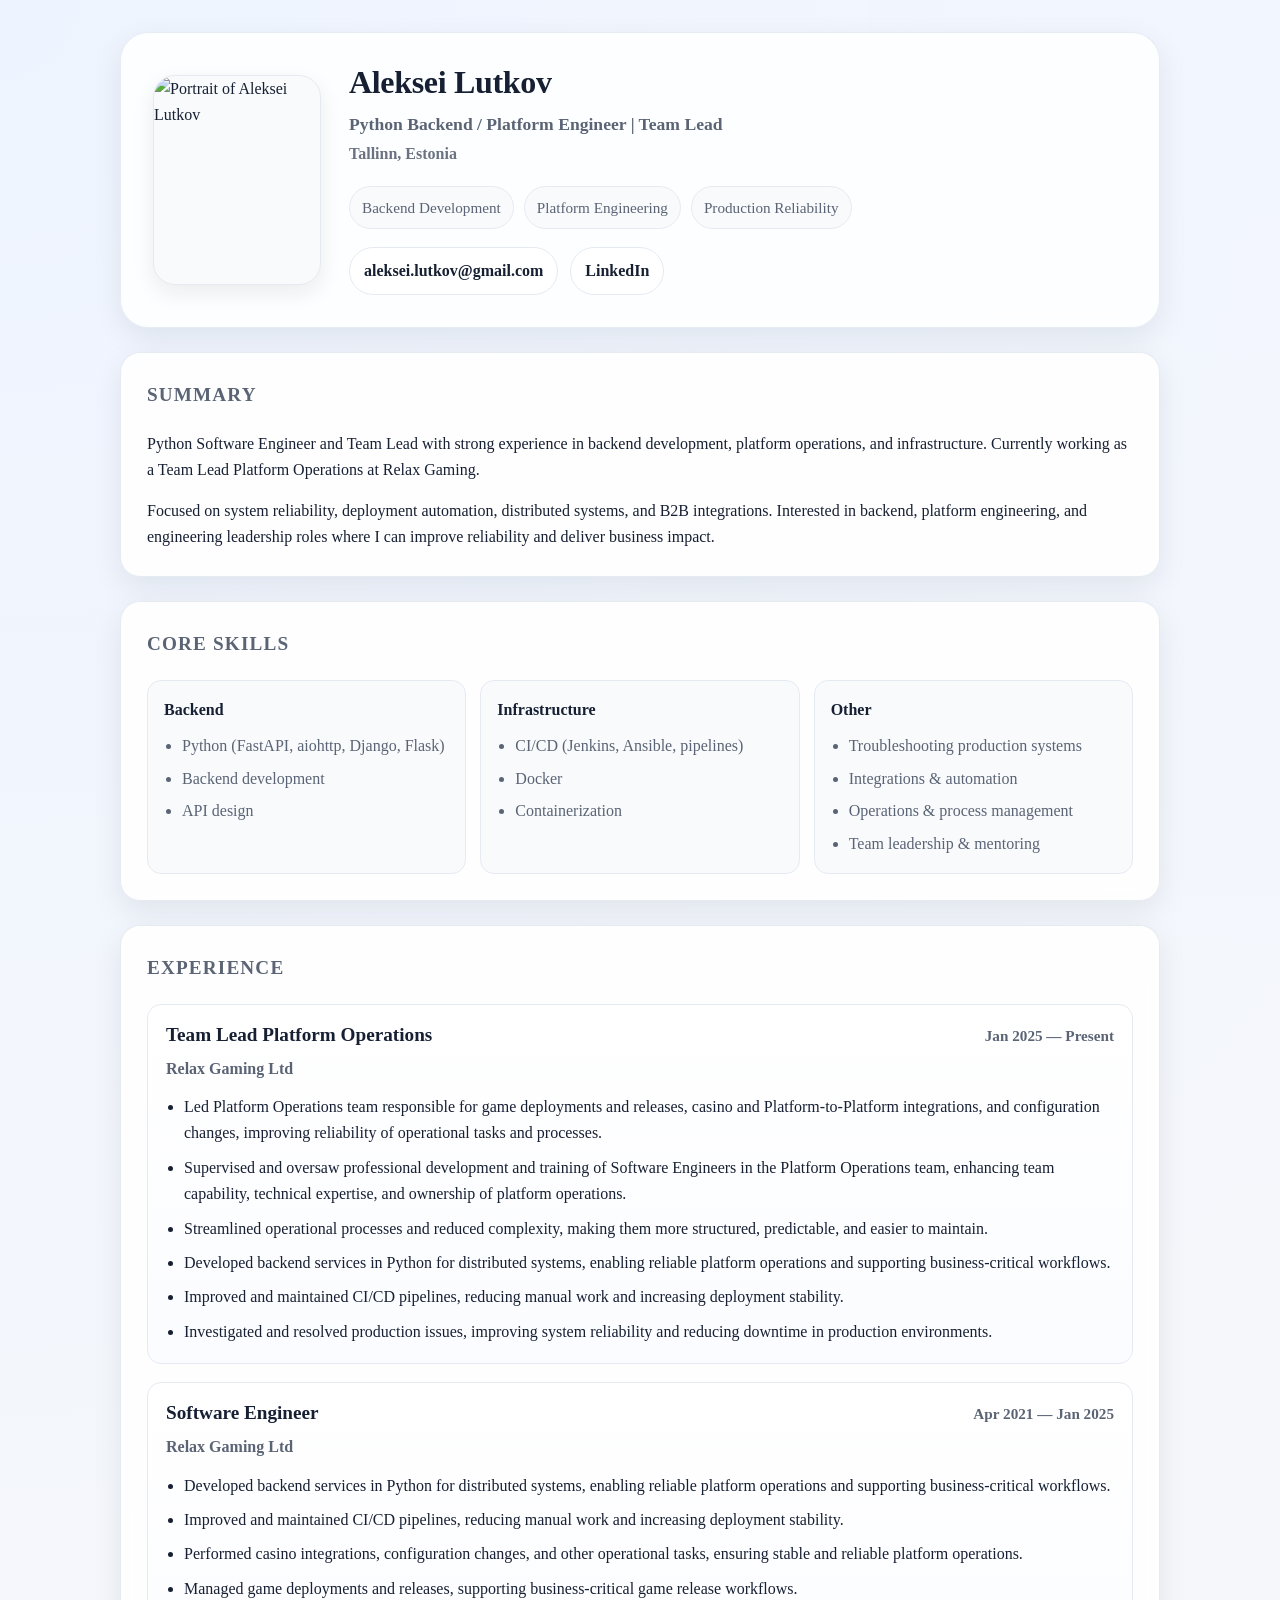
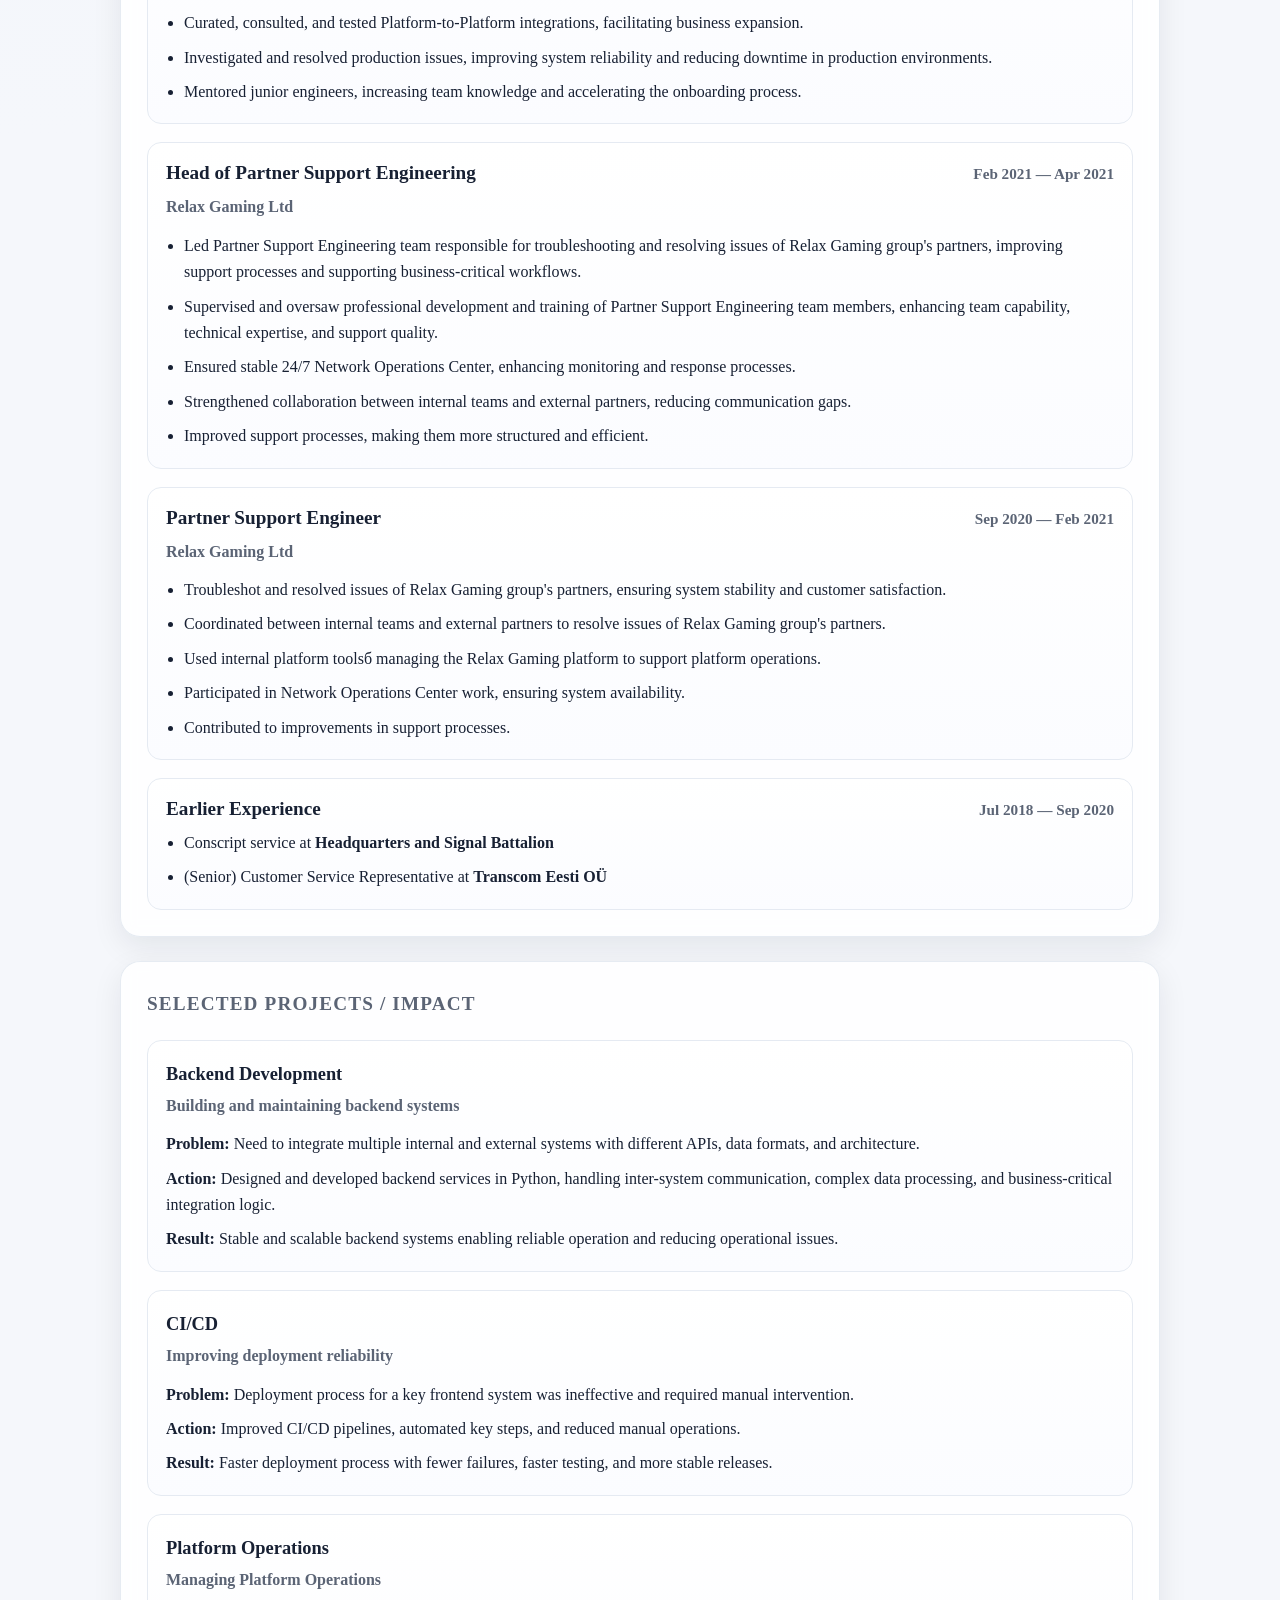
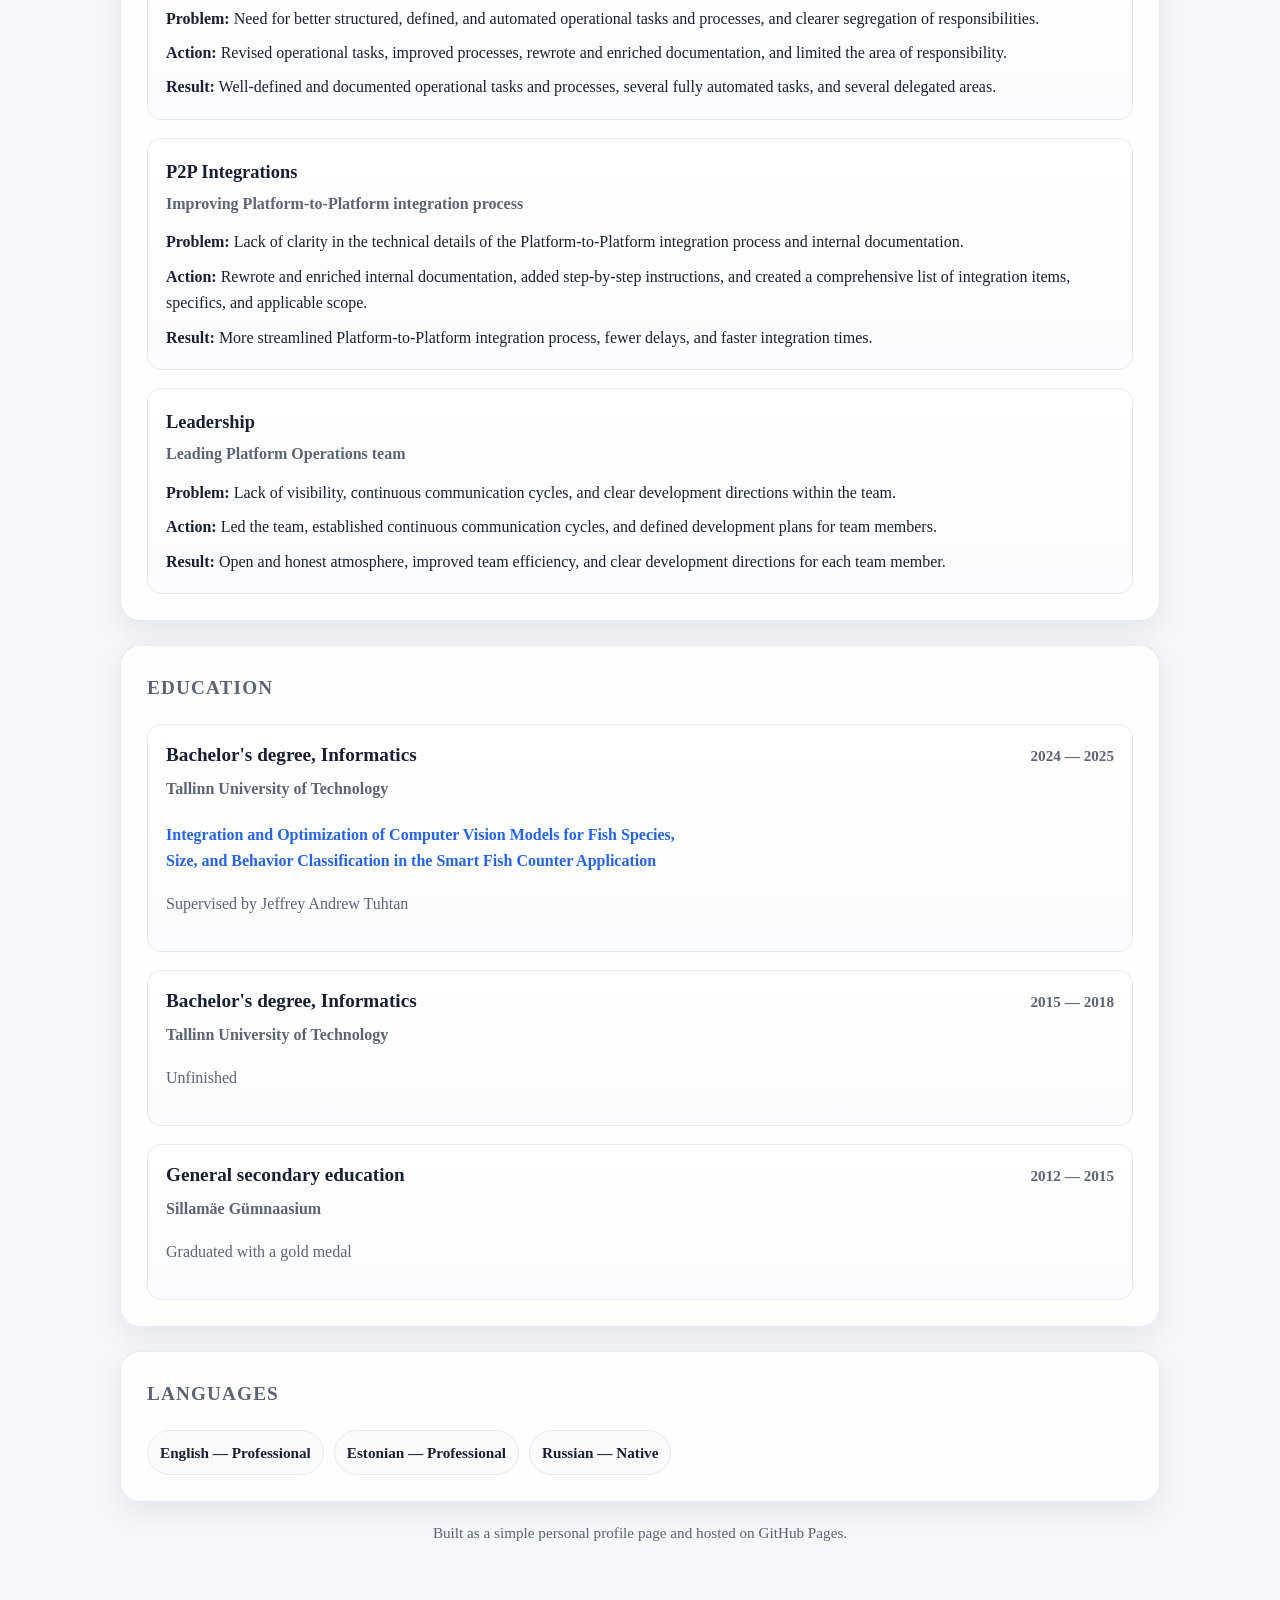
==== index.html @ d9d2590d "Services page" ====
<!DOCTYPE html>
<html lang="en">
<head>
  <meta charset="utf-8" />
  <meta name="viewport" content="width=device-width, initial-scale=1" />
  <title>Aleksei Lutkov | Python Backend / Platform Engineer</title>
  <meta
    name="description"
    content="Aleksei Lutkov | Python Backend / Platform Engineer and Team Lead based in Tallinn, Estonia"
  />
  <link rel="stylesheet" href="styles.css" />
</head>
<body>
  <main class="page">
    <header class="hero">
      <div class="hero-photo">
        <img src="portrait.jpg" alt="Portrait of Aleksei Lutkov" />
      </div>

      <div class="hero-content">
        <h1>Aleksei Lutkov</h1>
        <p class="hero-subtitle">Python Backend / Platform Engineer | Team Lead</p>
        <p class="hero-subtitle">Tallinn, Estonia</p>

        <ul class="hero-meta">
          <li>Backend Development</li>
          <li>Platform Engineering</li>
          <li>Production Reliability</li>
        </ul>

        <div class="hero-links">
          <a class="hero-link" href="mailto:aleksei.lutkov@gmail.com">aleksei.lutkov@gmail.com</a>
          <a
            class="hero-link"
            href="https://www.linkedin.com/in/allut/"
            target="_blank"
            rel="noopener noreferrer"
          >
            LinkedIn
          </a>
        </div>
      </div>
    </header>

    <div class="stack">
      <section class="card summary">
        <h2 class="section-title">Summary</h2>
        <p>
          Python Software Engineer and Team Lead with strong experience in backend development, platform operations, and infrastructure. Currently working as a Team Lead Platform Operations at Relax Gaming.
        </p>
        <p>
          Focused on system reliability, deployment automation, distributed systems, and B2B integrations. Interested in backend, platform engineering, and engineering leadership roles where I can improve reliability and deliver business impact.
        </p>
      </section>

      <section class="card">
        <h2 class="section-title">Core Skills</h2>

        <div class="skills-grid skills-grid--wide">
          <div class="skill-group">
            <h3>Backend</h3>
            <ul>
              <li>Python (FastAPI, aiohttp, Django, Flask)</li>
              <li>Backend development</li>
              <li>API design</li>
            </ul>
          </div>

          <div class="skill-group">
            <h3>Infrastructure</h3>
            <ul>
              <li>CI/CD (Jenkins, Ansible, pipelines)</li>
              <li>Docker</li>
              <li>Containerization</li>
            </ul>
          </div>

          <div class="skill-group">
            <h3>Other</h3>
            <ul>
              <li>Troubleshooting production systems</li>
              <li>Integrations & automation</li>
              <li>Operations & process management</li>
              <li>Team leadership & mentoring</li>
            </ul>
          </div>
        </div>
      </section>

      <section class="card">
        <h2 class="section-title">Experience</h2>

        <div class="experience-list">
          <article class="entry">
            <div class="entry-header">
              <h3 class="entry-title">Team Lead Platform Operations</h3>
              <div class="entry-date">Jan 2025 — Present</div>
            </div>
            <p class="entry-subtitle">Relax Gaming Ltd</p>
            <ul>
              <li>Led Platform Operations team responsible for game deployments and releases, casino and Platform-to-Platform integrations, and configuration changes, improving reliability of operational tasks and processes.</li>
              <li>Supervised and oversaw professional development and training of Software Engineers in the Platform Operations team, enhancing team capability, technical expertise, and ownership of platform operations.</li>
              <li>Streamlined operational processes and reduced complexity, making them more structured, predictable, and easier to maintain.</li>
              <li>Developed backend services in Python for distributed systems, enabling reliable platform operations and supporting business-critical workflows.</li>
              <li>Improved and maintained CI/CD pipelines, reducing manual work and increasing deployment stability.</li>
              <li>Investigated and resolved production issues, improving system reliability and reducing downtime in production environments.</li>
            </ul>
          </article>

          <article class="entry">
            <div class="entry-header">
              <h3 class="entry-title">Software Engineer</h3>
              <div class="entry-date">Apr 2021 — Jan 2025</div>
            </div>
            <p class="entry-subtitle">Relax Gaming Ltd</p>
            <ul>
              <li>Developed backend services in Python for distributed systems, enabling reliable platform operations and supporting business-critical workflows.</li>
              <li>Improved and maintained CI/CD pipelines, reducing manual work and increasing deployment stability.</li>
              <li>Performed casino integrations, configuration changes, and other operational tasks, ensuring stable and reliable platform operations.</li>
              <li>Managed game deployments and releases, supporting business-critical game release workflows.</li>
              <li>Curated, consulted, and tested Platform-to-Platform integrations, facilitating business expansion.</li>
              <li>Investigated and resolved production issues, improving system reliability and reducing downtime in production environments.</li>
              <li>Mentored junior engineers, increasing team knowledge and accelerating the onboarding process.</li>
            </ul>
          </article>

          <article class="entry">
            <div class="entry-header">
              <h3 class="entry-title">Head of Partner Support Engineering</h3>
              <div class="entry-date">Feb 2021 — Apr 2021</div>
            </div>
            <p class="entry-subtitle">Relax Gaming Ltd</p>
            <ul>
              <li>Led Partner Support Engineering team responsible for troubleshooting and resolving issues of Relax Gaming group's partners, improving support processes and supporting business-critical workflows.</li>
              <li>Supervised and oversaw professional development and training of Partner Support Engineering team members, enhancing team capability, technical expertise, and support quality.</li>
              <li>Ensured stable 24/7 Network Operations Center, enhancing monitoring and response processes.</li>
              <li>Strengthened collaboration between internal teams and external partners, reducing communication gaps.</li>
              <li>Improved support processes, making them more structured and efficient.</li>
            </ul>
          </article>

          <article class="entry">
            <div class="entry-header">
              <h3 class="entry-title">Partner Support Engineer</h3>
              <div class="entry-date">Sep 2020 — Feb 2021</div>
            </div>
            <p class="entry-subtitle">Relax Gaming Ltd</p>
            <ul>
              <li>Troubleshot and resolved issues of Relax Gaming group's partners, ensuring system stability and customer satisfaction.</li>
              <li>Coordinated between internal teams and external partners to resolve issues of Relax Gaming group's partners.</li>
              <li>Used internal platform toolsб managing the Relax Gaming platform to support platform operations.</li>
              <li>Participated in Network Operations Center work, ensuring system availability.</li>
              <li>Contributed to improvements in support processes.</li>
            </ul>
          </article>

          <article class="entry">
            <div class="entry-header">
              <h3 class="entry-title">Earlier Experience</h3>
              <div class="entry-date">Jul 2018 — Sep 2020</div>
            </div>
            <ul>
              <li>Conscript service at <strong>Headquarters and Signal Battalion</strong></li>
              <li>(Senior) Customer Service Representative at <strong>Transcom Eesti OÜ</strong></li>
            </ul>
          </article>
        </div>
      </section>

      <section class="card">
        <h2 class="section-title">Selected Projects / Impact</h2>

        <div class="impact-list">
          <article class="entry impact-item">
            <h3>Backend Development</h3>
            <h4>Building and maintaining backend systems</h4>
            <p><strong>Problem:</strong> Need to integrate multiple internal and external systems with different APIs, data formats, and architecture.</p>
            <p><strong>Action:</strong> Designed and developed backend services in Python, handling inter-system communication, complex data processing, and business-critical integration logic.</p>
            <p><strong>Result:</strong> Stable and scalable backend systems enabling reliable operation and reducing operational issues.</p>
          </article>

          <article class="entry impact-item">
            <h3>CI/CD</h3>
            <h4>Improving deployment reliability</h4>
            <p><strong>Problem:</strong> Deployment process for a key frontend system was ineffective and required manual intervention.</p>
            <p><strong>Action:</strong> Improved CI/CD pipelines, automated key steps, and reduced manual operations.</p>
            <p><strong>Result:</strong> Faster deployment process with fewer failures, faster testing, and more stable releases.</p>
          </article>

          <article class="entry impact-item">
            <h3>Platform Operations</h3>
            <h4>Managing Platform Operations</h4>
            <p><strong>Problem:</strong> Need for better structured, defined, and automated operational tasks and processes, and clearer segregation of responsibilities.</p>
            <p><strong>Action:</strong> Revised operational tasks, improved processes, rewrote and enriched documentation, and limited the area of responsibility.</p>
            <p><strong>Result:</strong> Well-defined and documented operational tasks and processes, several fully automated tasks, and several delegated areas.</p>
          </article>

          <article class="entry impact-item">
            <h3>P2P Integrations</h3>
            <h4>Improving Platform-to-Platform integration process</h4>
            <p><strong>Problem:</strong> Lack of clarity in the technical details of the Platform-to-Platform integration process and internal documentation.</p>
            <p><strong>Action:</strong> Rewrote and enriched internal documentation, added step-by-step instructions, and created a comprehensive list of integration items, specifics, and applicable scope.</p>
            <p><strong>Result:</strong> More streamlined Platform-to-Platform integration process, fewer delays, and faster integration times.</p>
          </article>

          <article class="entry impact-item">
            <h3>Leadership</h3>
            <h4>Leading Platform Operations team</h4>
            <p><strong>Problem:</strong> Lack of visibility, continuous communication cycles, and clear development directions within the team.</p>
            <p><strong>Action:</strong> Led the team, established continuous communication cycles, and defined development plans for team members.</p>
            <p><strong>Result:</strong> Open and honest atmosphere, improved team efficiency, and clear development directions for each team member.</p>
          </article>
        </div>
      </section>

      <section class="card">
        <h2 class="section-title">Education</h2>

        <div class="education-list">
          <article class="entry">
            <div class="entry-header">
              <h3 class="entry-title">Bachelor's degree, Informatics</h3>
              <div class="entry-date">2024 — 2025</div>
            </div>
            <p class="entry-subtitle">Tallinn University of Technology</p>
            <a
              class="thesis-link"
              href="https://digikogu.taltech.ee/en/Download/bf3a9eb3-bd06-40d9-ba47-0b4a0e527f3c"
              target="_blank"
              rel="noopener noreferrer"
            >
              Integration and Optimization of Computer Vision Models for Fish Species,
              <span class="thesis-break">Size, and Behavior Classification in the Smart Fish Counter Application</span>
            </a>
            <p class="muted">Supervised by Jeffrey Andrew Tuhtan</p>
          </article>

          <article class="entry">
            <div class="entry-header">
              <h3 class="entry-title">Bachelor's degree, Informatics</h3>
              <div class="entry-date">2015 — 2018</div>
            </div>
            <p class="entry-subtitle">Tallinn University of Technology</p>
            <p class="muted">Unfinished</p>
          </article>

          <article class="entry">
            <div class="entry-header">
              <h3 class="entry-title">General secondary education</h3>
              <div class="entry-date">2012 — 2015</div>
            </div>
            <p class="entry-subtitle">Sillamäe Gümnaasium</p>
            <p class="muted">Graduated with a gold medal</p>
          </article>
        </div>
      </section>

      <!-- <section class="card">
        <h2 class="section-title">Certificates</h2>

        <ul class="compact-list">
          <li>
            <div class="compact-title">
              <strong>Kubernetes Operators Intermediate</strong>
              <span>Feb 2024</span>
            </div>
            <a href="https://courses.ibmdeveloper.skillsnetwork.site/certificates/0e3f982948ad4c2c8e760a6c1c46f2dd" target="_blank" rel="noopener noreferrer">IBM</a>
          </li>

          <li>
            <div class="compact-title">
              <strong>Getting started with Microservices with Istio and IBM Cloud Kubernetes Service</strong>
              <span>Jan 2024</span>
            </div>
            <a href="https://courses.ibmdeveloper.skillsnetwork.site/certificates/05e82eefe97d45bda8a6a3f5a14470b9" target="_blank" rel="noopener noreferrer">IBM</a>
          </li>

          <li>
            <div class="compact-title">
              <strong>Docker Essentials: A Developer Introduction</strong>
              <span>Jan 2024</span>
            </div>
            <a href="https://courses.ibmdeveloper.skillsnetwork.site/certificates/3961e0ef3847401a911e89838a05d11e" target="_blank" rel="noopener noreferrer">IBM</a>
          </li>

          <li>
            <div class="compact-title">
              <strong>Introduction to Containers, Kubernetes, and OpenShift V2</strong>
              <span>Jun 2023</span>
            </div>
            <a href="https://courses.cognitiveclass.ai/certificates/fe635a13187d4ce8bf2c22aa7ee0bad1" target="_blank" rel="noopener noreferrer">IBM</a>
          </li>
        </ul>
      </section> -->

      <section class="card">
        <h2 class="section-title">Languages</h2>
        <ul class="pill-list">
          <li>English — Professional</li>
          <li>Estonian — Professional</li>
          <li>Russian — Native</li>
        </ul>
      </section>
    </div>

    <p class="footer-note">
      Built as a simple personal profile page and hosted on GitHub Pages.
    </p>
  </main>
</body>
</html>
---- styles.css ----
:root {
  --bg: #f5f7fb;
  --surface: #ffffff;
  --surface-2: #f8fafc;
  --text: #172033;
  --muted: #5b6475;
  --border: #e5eaf2;
  --accent: #2563eb;
  --shadow: 0 10px 30px rgba(15, 23, 42, 0.08);

  --radius-lg: 20px;
  --radius-md: 14px;

  --container: 1040px;
}

* {
  box-sizing: border-box;
}

html {
  scroll-behavior: smooth;
}

body {
  margin: 0;
  background:
    radial-gradient(circle at top left, #eef4ff 0, transparent 35%),
    radial-gradient(circle at top right, #f3f7ff 0, transparent 25%),
    var(--bg);
  color: var(--text);
  font-family: Georgia, "Times New Roman", serif;
  line-height: 1.65;
  font-size: 16px;
}

a {
  color: var(--accent);
  text-decoration: none;
}

a:hover {
  text-decoration: underline;
}

img {
  display: block;
  max-width: 100%;
}

.page {
  width: min(var(--container), calc(100% - 32px));
  margin: 32px auto 56px;
}

.hero {
  background: rgba(255, 255, 255, 0.85);
  backdrop-filter: blur(10px);
  border: 1px solid rgba(229, 234, 242, 0.9);
  border-radius: 28px;
  box-shadow: var(--shadow);
  padding: 32px;
  display: grid;
  grid-template-columns: 168px 1fr;
  gap: 28px;
  align-items: center;
  margin-bottom: 24px;
}

.hero-photo {
  width: 168px;
  aspect-ratio: 4 / 5;
  border-radius: 22px;
  overflow: hidden;
  background: var(--surface-2);
  border: 1px solid var(--border);
  box-shadow: 0 8px 22px rgba(15, 23, 42, 0.08);
}

.hero-photo img {
  width: 100%;
  height: 100%;
  object-fit: cover;
  object-position: 50% 20%;
}

.hero-content h1 {
  margin: 0;
  font-size: clamp(1.6rem, 2.5vw, 2.2rem);
  line-height: 1.1;
  letter-spacing: -0.01em;
}

.hero-subtitle {
  margin: 10px 0 0;
  font-size: 1.1rem;
  color: var(--muted);
  font-weight: 600;
}

.hero-subtitle + .hero-subtitle {
  margin-top: 2px;
  font-size: 1rem;
  opacity: 0.9;
}

.hero-meta {
  display: flex;
  flex-wrap: wrap;
  gap: 10px;
  margin: 18px 0 0;
  padding: 0;
  list-style: none;
}

.hero-meta li {
  padding: 8px 12px;
  border-radius: 999px;
  background: var(--surface-2);
  border: 1px solid var(--border);
  color: var(--muted);
  font-size: 0.95rem;
}

.hero-links {
  display: flex;
  flex-wrap: wrap;
  gap: 12px;
  margin-top: 18px;
}

.hero-link {
  display: inline-flex;
  align-items: center;
  gap: 8px;
  padding: 10px 14px;
  border: 1px solid var(--border);
  background: var(--surface);
  border-radius: 999px;
  color: var(--text);
  font-weight: 600;
  transition: 0.2s ease;
}

.hero-link:hover {
  text-decoration: none;
  border-color: var(--accent);
  color: var(--accent);
  transform: translateY(-1px);
}

.stack {
  display: grid;
  gap: 24px;
}

.card {
  background: rgba(255, 255, 255, 0.88);
  backdrop-filter: blur(8px);
  border: 1px solid rgba(229, 234, 242, 0.95);
  border-radius: var(--radius-lg);
  box-shadow: var(--shadow);
  padding: 26px;
}

.section-title {
  margin: 0 0 20px;
  font-size: 1.2rem;
  letter-spacing: 0.06em;
  text-transform: uppercase;
  color: var(--muted);
  font-weight: 700;
}

.summary p {
  margin: 0;
}

.summary p + p {
  margin-top: 14px;
}

.skills-grid {
  display: grid;
  grid-template-columns: repeat(3, minmax(0, 1fr));
  gap: 14px;
  align-items: stretch;
}

.skills-grid--wide {
  align-items: stretch;
}

.skill-group {
  height: 100%;
  display: flex;
  flex-direction: column;
  border: 1px solid var(--border);
  background: var(--surface-2);
  border-radius: var(--radius-md);
  padding: 16px;
}

.skill-group h3 {
  margin: 0 0 10px;
  font-size: 1rem;
}

.skill-group ul {
  margin: 0;
  padding-left: 18px;
  color: var(--muted);
}

.skill-group li + li {
  margin-top: 6px;
}

.experience-list,
.impact-list,
.education-list,
.cert-list,
.lang-list {
  display: grid;
  gap: 18px;
}

.entry {
  padding: 18px;
  border: 1px solid var(--border);
  border-radius: var(--radius-md);
  background: linear-gradient(180deg, #ffffff 0%, #fbfcff 100%);
}

.entry-header {
  display: flex;
  justify-content: space-between;
  gap: 16px;
  align-items: flex-start;
  margin-bottom: 8px;
}

.entry-title {
  margin: 0;
  font-size: 1.2rem;
  line-height: 1.25;
}

.offer-card .entry-title {
  margin-bottom: 8px;
}

.entry-date {
  white-space: nowrap;
  color: var(--muted);
  font-weight: 700;
  font-size: 0.95rem;
}

.entry-subtitle {
  margin: 0 0 12px;
  color: var(--muted);
  font-weight: 600;
}

.entry ul {
  margin: 0;
  padding-left: 18px;
}

.entry li + li {
  margin-top: 8px;
}

.impact-item h3 {
  margin: 0 0 4px;
  font-size: 1.15rem;
}

.impact-item h4 {
  margin: 0 0 12px;
  color: var(--muted);
  font-size: 1rem;
  font-weight: 600;
}

.impact-item p {
  margin: 0;
}

.impact-item p + p {
  margin-top: 8px;
}

.impact-item strong {
  color: var(--text);
}

.compact-list {
  list-style: none;
  padding: 0;
  margin: 0;
  display: grid;
  gap: 12px;
}

.compact-list li {
  padding: 14px 16px;
  border: 1px solid var(--border);
  border-radius: var(--radius-md);
  background: var(--surface-2);
}

.compact-title {
  display: flex;
  justify-content: space-between;
  gap: 12px;
  align-items: baseline;
  margin-bottom: 6px;
}

.compact-title strong {
  font-size: 1rem;
}

.compact-title span {
  color: var(--muted);
  white-space: nowrap;
  font-size: 0.92rem;
  font-weight: 600;
}

.muted {
  color: var(--muted);
}

.pill-list {
  display: flex;
  flex-wrap: wrap;
  gap: 10px;
  padding: 0;
  margin: 0;
  list-style: none;
}

.pill-list li {
  padding: 9px 12px;
  border-radius: 999px;
  background: var(--surface-2);
  border: 1px solid var(--border);
  color: var(--text);
  font-weight: 600;
  font-size: 0.95rem;
}

.thesis-link {
  display: inline-block;
  margin-top: 8px;
  font-weight: 600;
}

.footer-note {
  margin-top: 18px;
  color: var(--muted);
  font-size: 0.95rem;
  text-align: center;
}

.thesis-break {
  display: inline;
}

.offers-grid {
  display: grid;
  grid-template-columns: repeat(2, minmax(0, 1fr));
  gap: 18px;
}

.offer-card {
  height: 100%;
}

.offer-card ul {
  margin-top: 12px;
}

.problem-grid {
  display: grid;
  grid-template-columns: repeat(2, minmax(0, 1fr));
  gap: 18px;
}

.compact-steps {
  display: grid;
  grid-template-columns: repeat(3, minmax(0, 1fr));
  gap: 18px;
}

.cta-card p {
  margin: 0 0 16px;
}

@media (min-width: 900px) {
  .thesis-break {
    display: block;
  }
  .offers-grid,
  .problem-grid,
  .compact-steps {
    grid-template-columns: 1fr;
  }
}

@media (max-width: 900px) {
  .layout {
    grid-template-columns: 1fr;
  }
}

@media (max-width: 720px) {
  .page {
    width: min(var(--container), calc(100% - 20px));
    margin: 16px auto 32px;
  }

  .hero {
    grid-template-columns: 1fr;
    padding: 22px;
  }

  .hero-photo {
    width: min(220px, 100%);
  }

  .entry-header,
  .compact-title {
    flex-direction: column;
    align-items: flex-start;
  }

  .entry-date,
  .compact-title span {
    white-space: normal;
  }

  .card {
    padding: 20px;
  }

  .skills-grid {
    grid-template-columns: 1fr;
  }
}
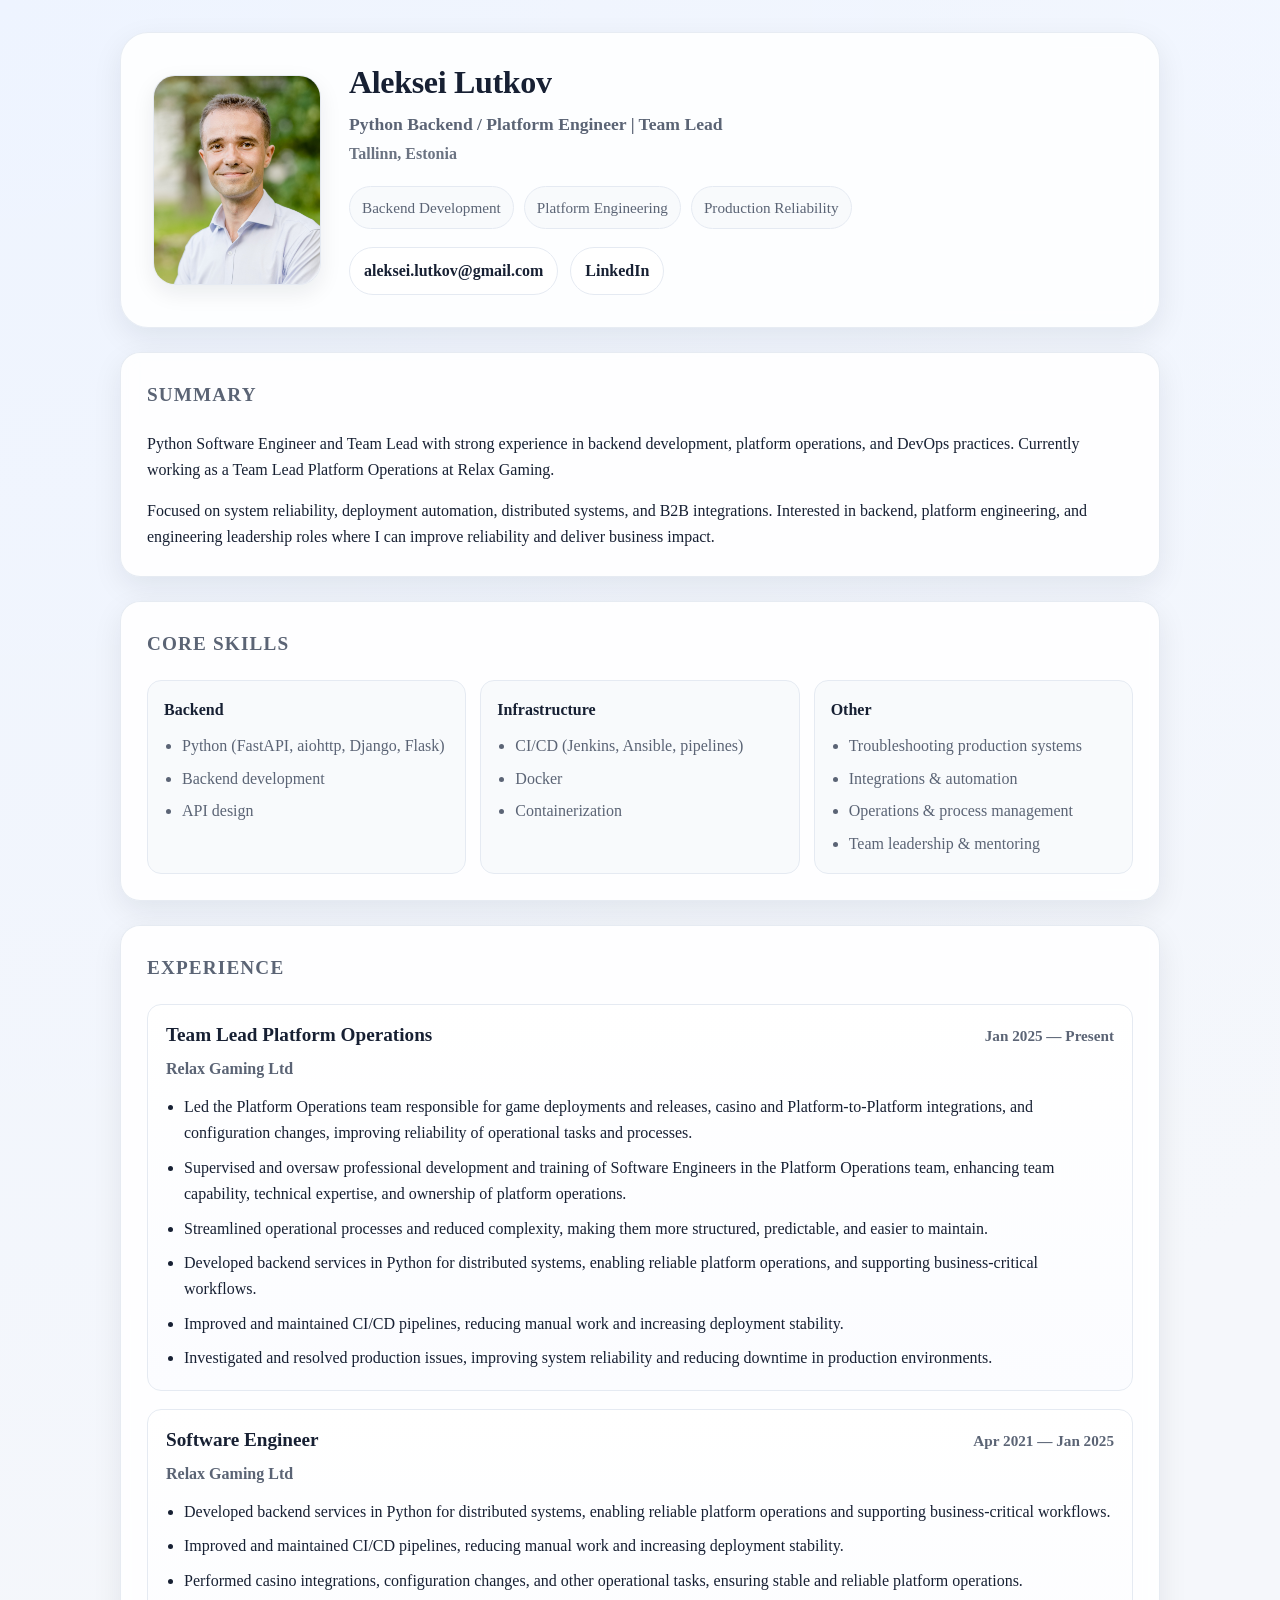
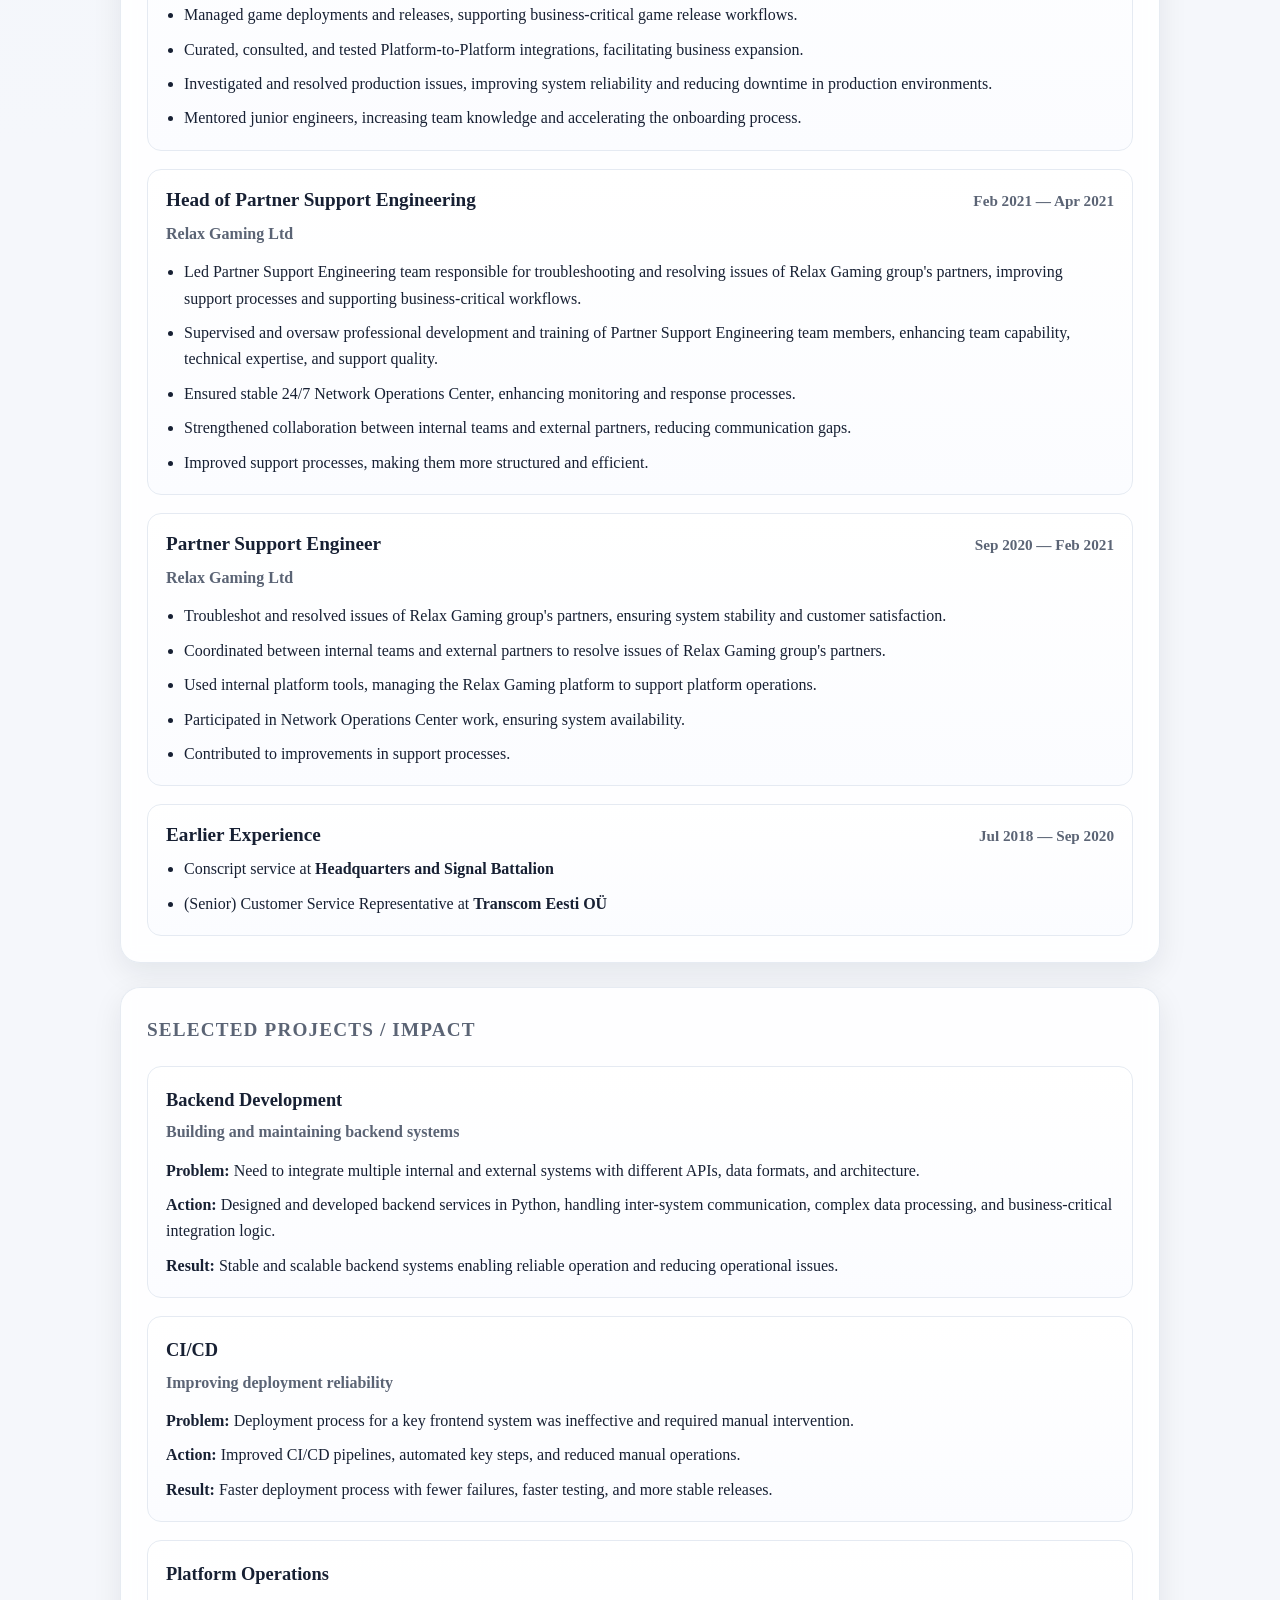
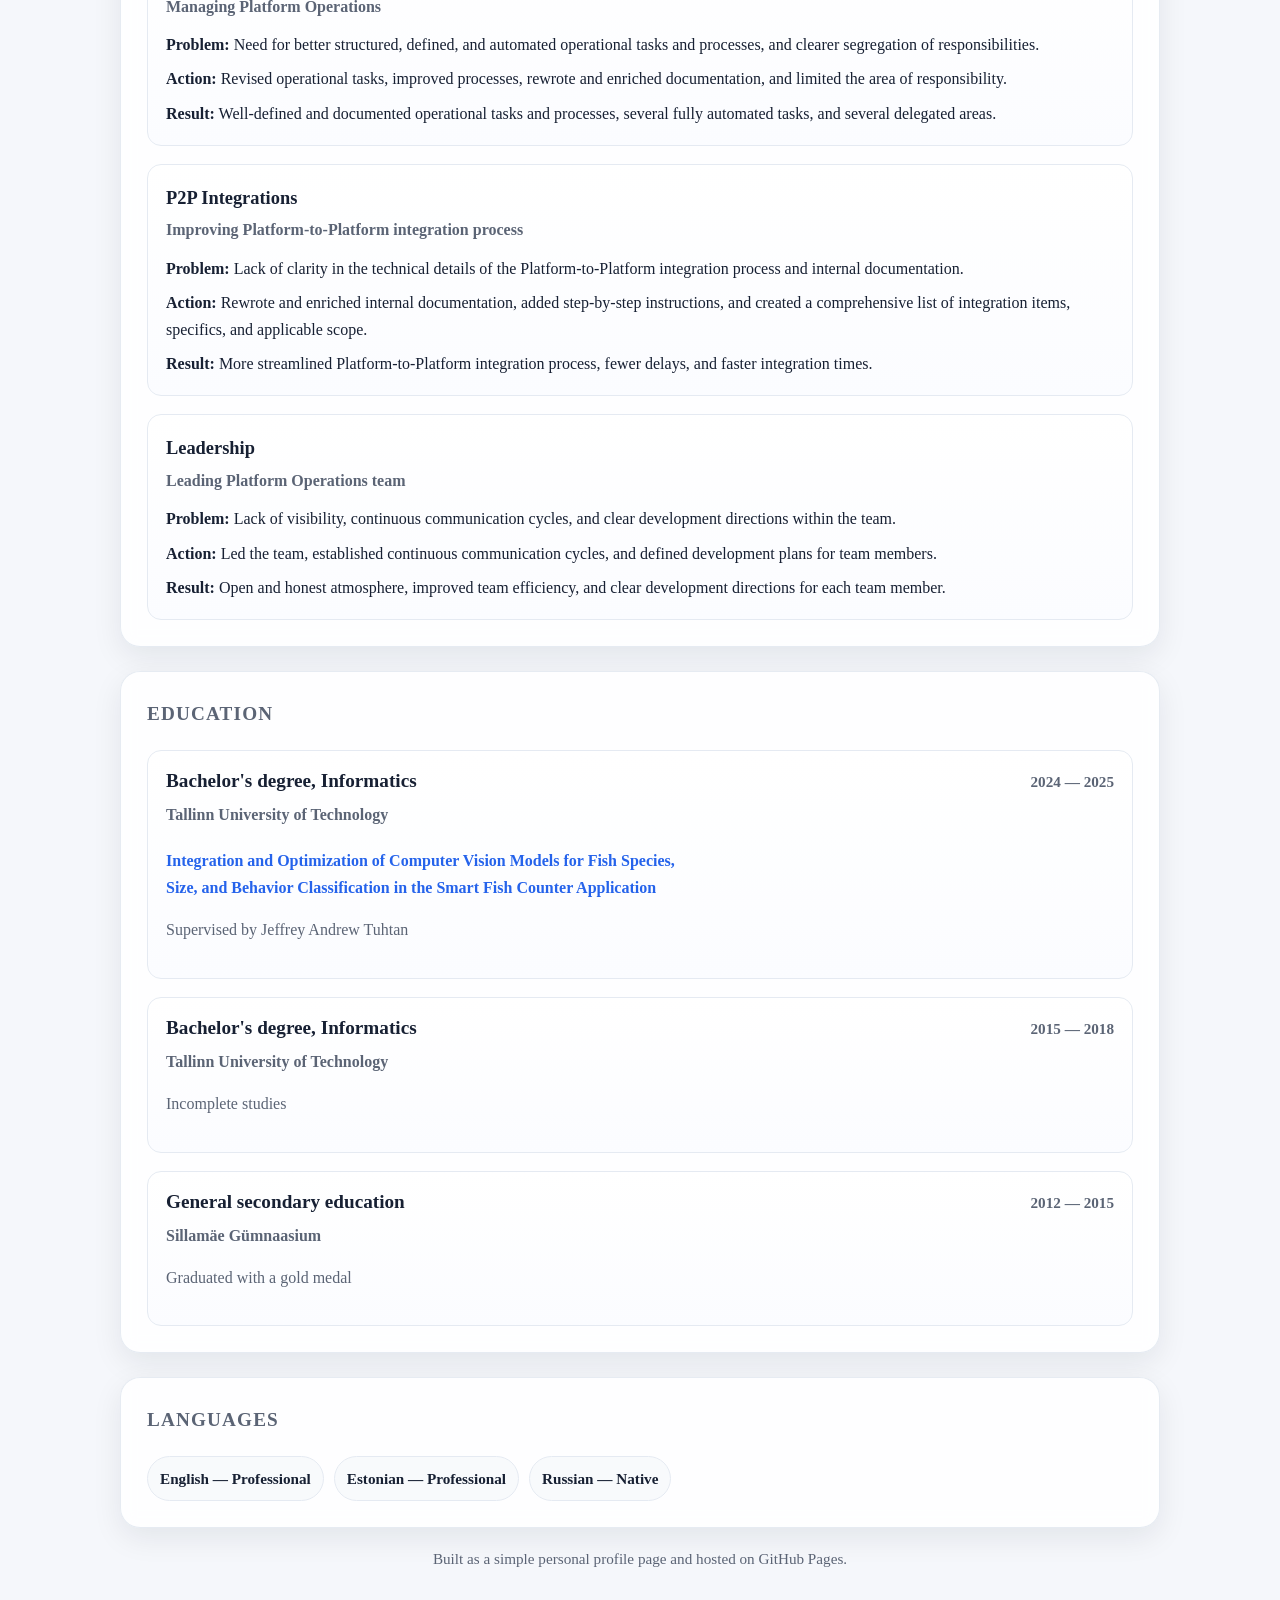
==== commit b9117e71: "Minor updates to index.html" ====
--- a/index.html
+++ b/index.html
@@ -46,7 +46,7 @@
       <section class="card summary">
         <h2 class="section-title">Summary</h2>
         <p>
-          Python Software Engineer and Team Lead with strong experience in backend development, platform operations, and infrastructure. Currently working as a Team Lead Platform Operations at Relax Gaming.
+          Python Software Engineer and Team Lead with strong experience in backend development, platform operations, and DevOps practices. Currently working as a Team Lead Platform Operations at Relax Gaming.
         </p>
         <p>
           Focused on system reliability, deployment automation, distributed systems, and B2B integrations. Interested in backend, platform engineering, and engineering leadership roles where I can improve reliability and deliver business impact.
@@ -98,10 +98,10 @@
             </div>
             <p class="entry-subtitle">Relax Gaming Ltd</p>
             <ul>
-              <li>Led Platform Operations team responsible for game deployments and releases, casino and Platform-to-Platform integrations, and configuration changes, improving reliability of operational tasks and processes.</li>
+              <li>Led the Platform Operations team responsible for game deployments and releases, casino and Platform-to-Platform integrations, and configuration changes, improving reliability of operational tasks and processes.</li>
               <li>Supervised and oversaw professional development and training of Software Engineers in the Platform Operations team, enhancing team capability, technical expertise, and ownership of platform operations.</li>
               <li>Streamlined operational processes and reduced complexity, making them more structured, predictable, and easier to maintain.</li>
-              <li>Developed backend services in Python for distributed systems, enabling reliable platform operations and supporting business-critical workflows.</li>
+              <li>Developed backend services in Python for distributed systems, enabling reliable platform operations, and supporting business-critical workflows.</li>
               <li>Improved and maintained CI/CD pipelines, reducing manual work and increasing deployment stability.</li>
               <li>Investigated and resolved production issues, improving system reliability and reducing downtime in production environments.</li>
             </ul>
@@ -148,7 +148,7 @@
             <ul>
               <li>Troubleshot and resolved issues of Relax Gaming group's partners, ensuring system stability and customer satisfaction.</li>
               <li>Coordinated between internal teams and external partners to resolve issues of Relax Gaming group's partners.</li>
-              <li>Used internal platform toolsб managing the Relax Gaming platform to support platform operations.</li>
+              <li>Used internal platform tools, managing the Relax Gaming platform to support platform operations.</li>
               <li>Participated in Network Operations Center work, ensuring system availability.</li>
               <li>Contributed to improvements in support processes.</li>
             </ul>
@@ -241,7 +241,7 @@
               <div class="entry-date">2015 — 2018</div>
             </div>
             <p class="entry-subtitle">Tallinn University of Technology</p>
-            <p class="muted">Unfinished</p>
+            <p class="muted">Incomplete studies</p>
           </article>
 
           <article class="entry">
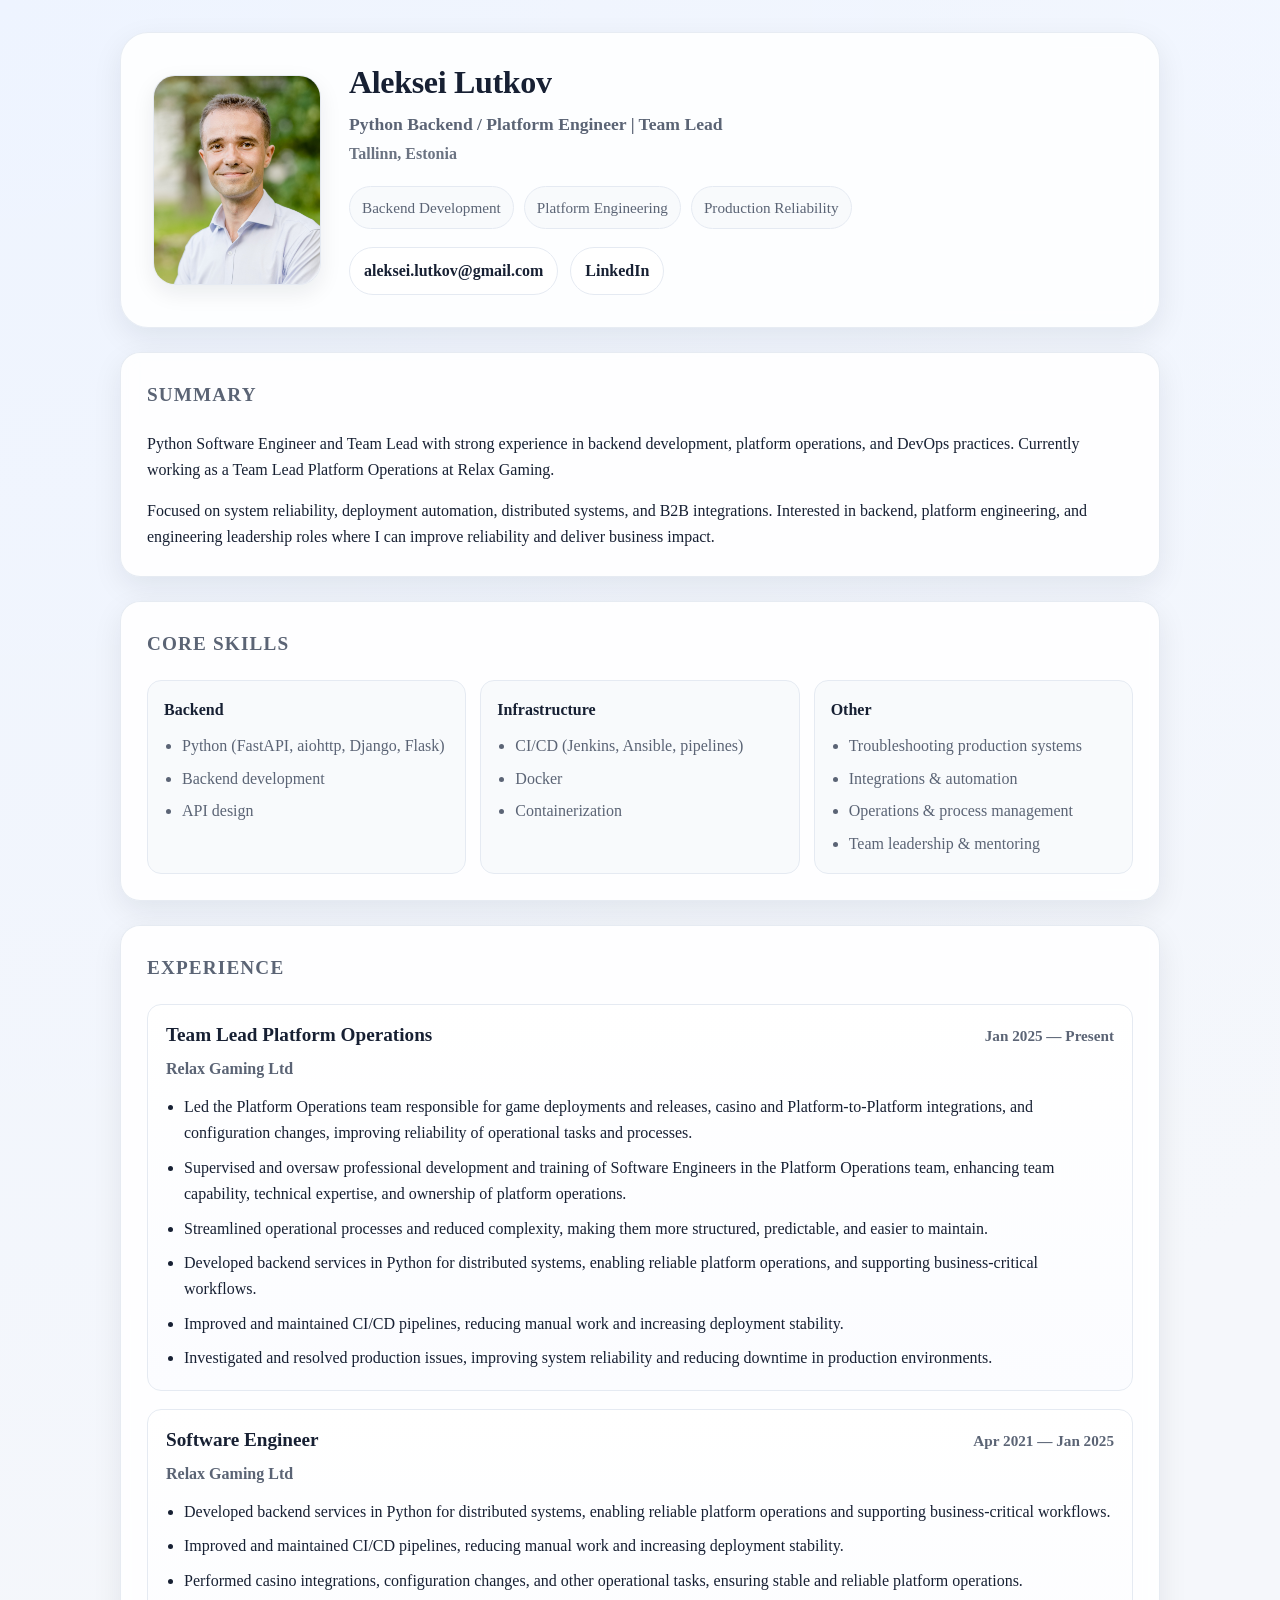
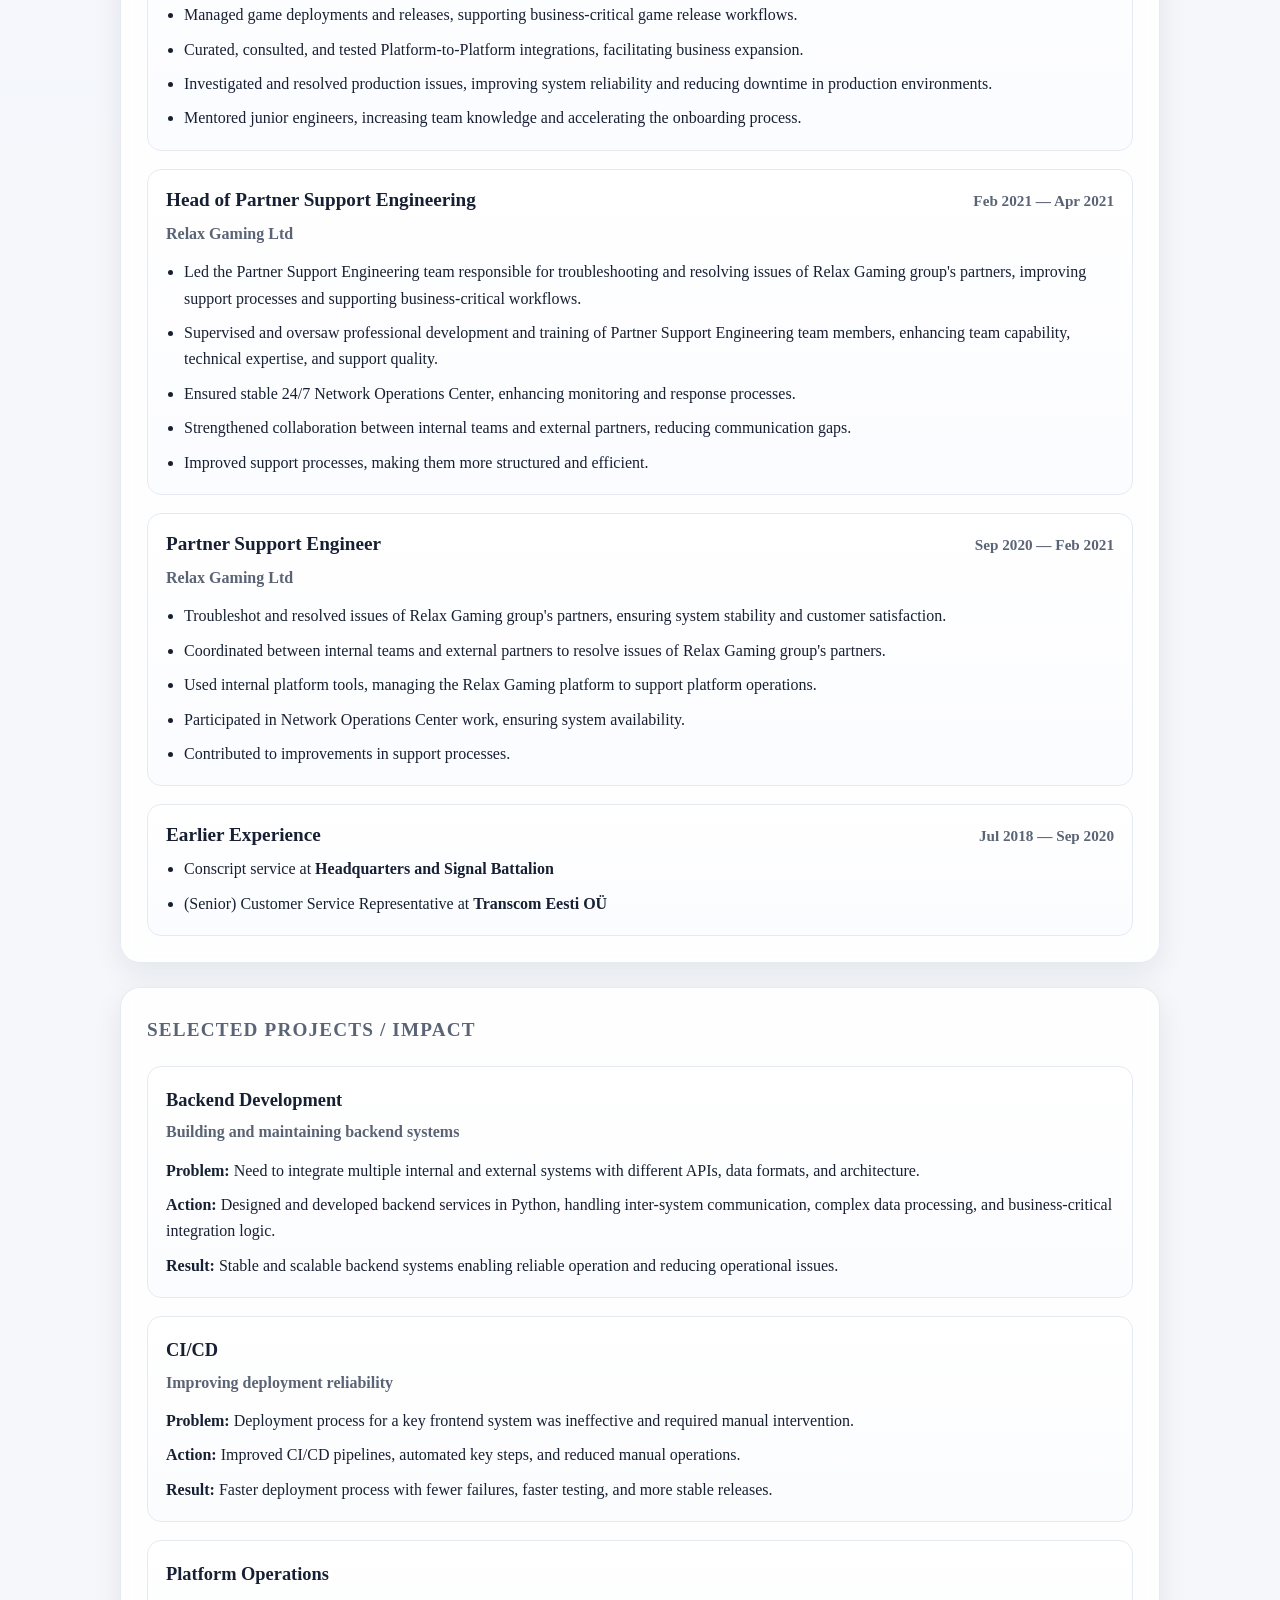
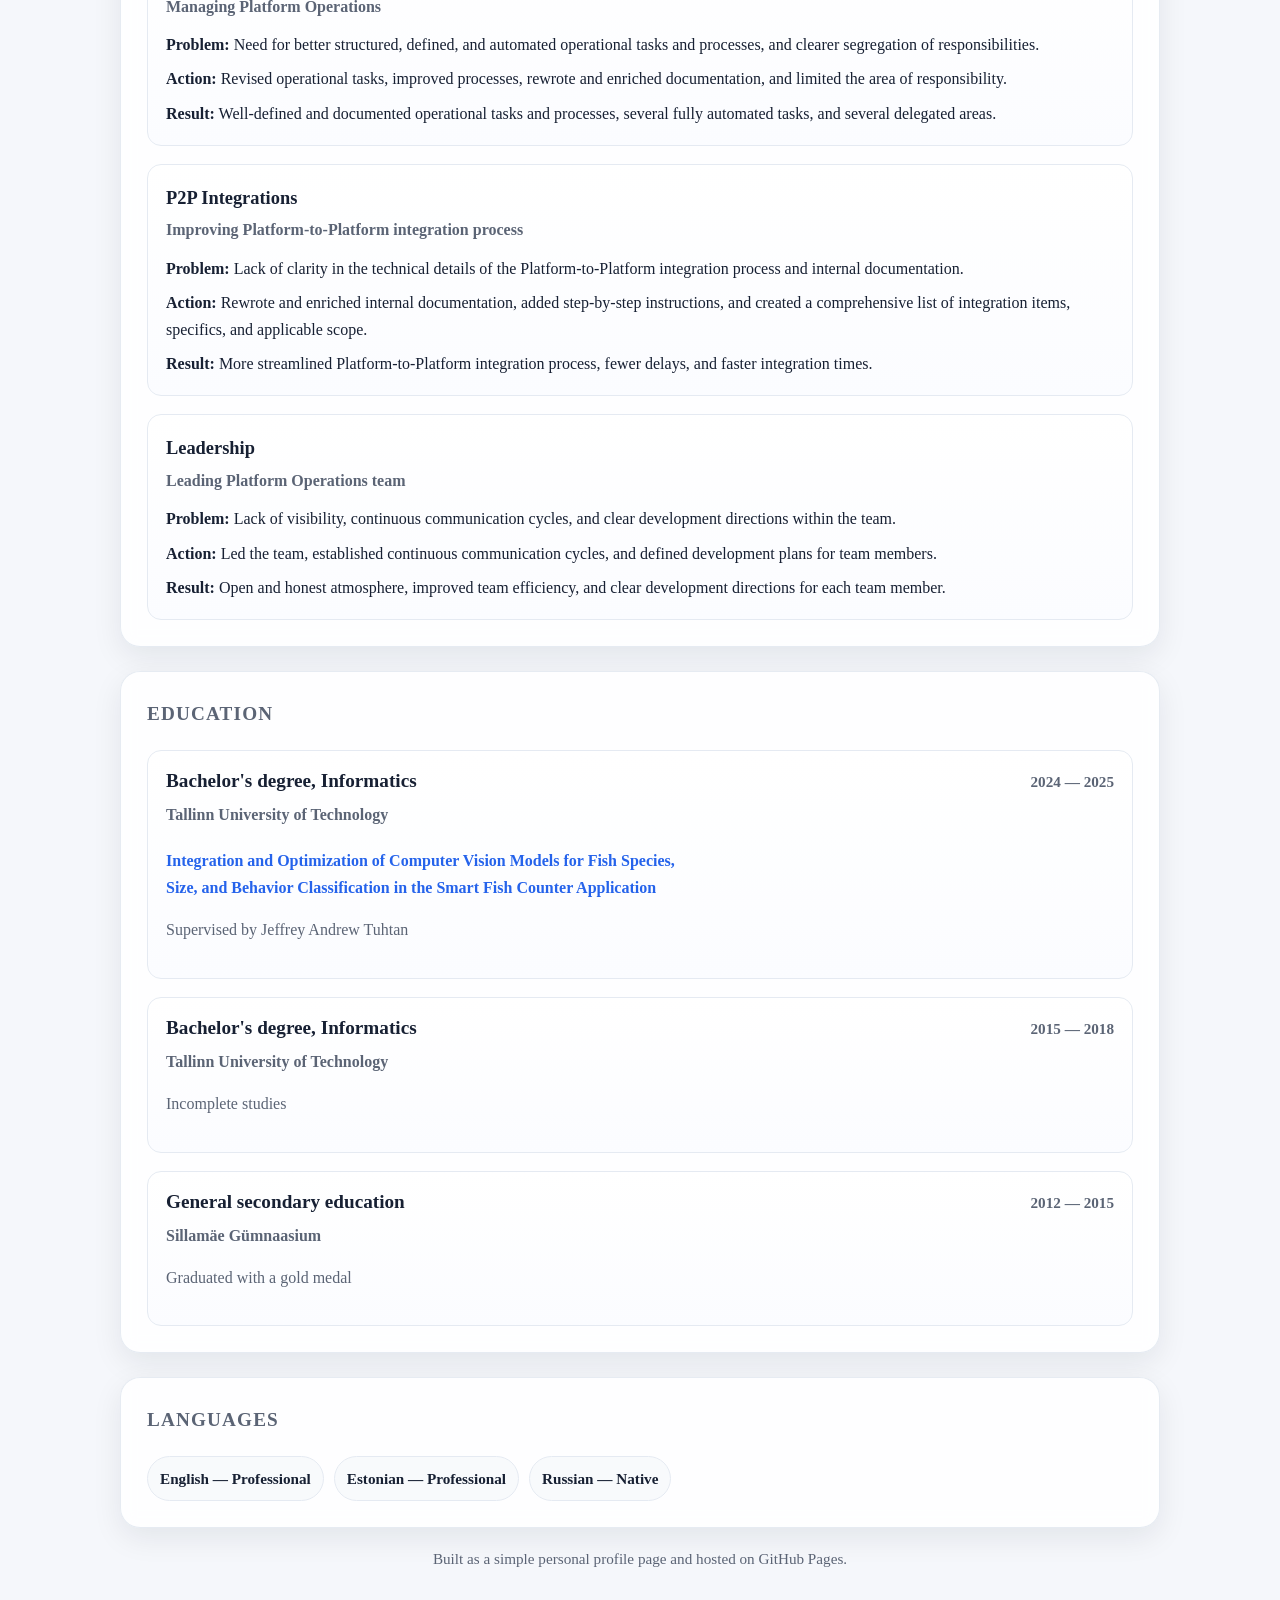
==== commit d1404be7: "Minor updates to index.html" ====
--- a/index.html
+++ b/index.html
@@ -131,7 +131,7 @@
             </div>
             <p class="entry-subtitle">Relax Gaming Ltd</p>
             <ul>
-              <li>Led Partner Support Engineering team responsible for troubleshooting and resolving issues of Relax Gaming group's partners, improving support processes and supporting business-critical workflows.</li>
+              <li>Led the Partner Support Engineering team responsible for troubleshooting and resolving issues of Relax Gaming group's partners, improving support processes and supporting business-critical workflows.</li>
               <li>Supervised and oversaw professional development and training of Partner Support Engineering team members, enhancing team capability, technical expertise, and support quality.</li>
               <li>Ensured stable 24/7 Network Operations Center, enhancing monitoring and response processes.</li>
               <li>Strengthened collaboration between internal teams and external partners, reducing communication gaps.</li>
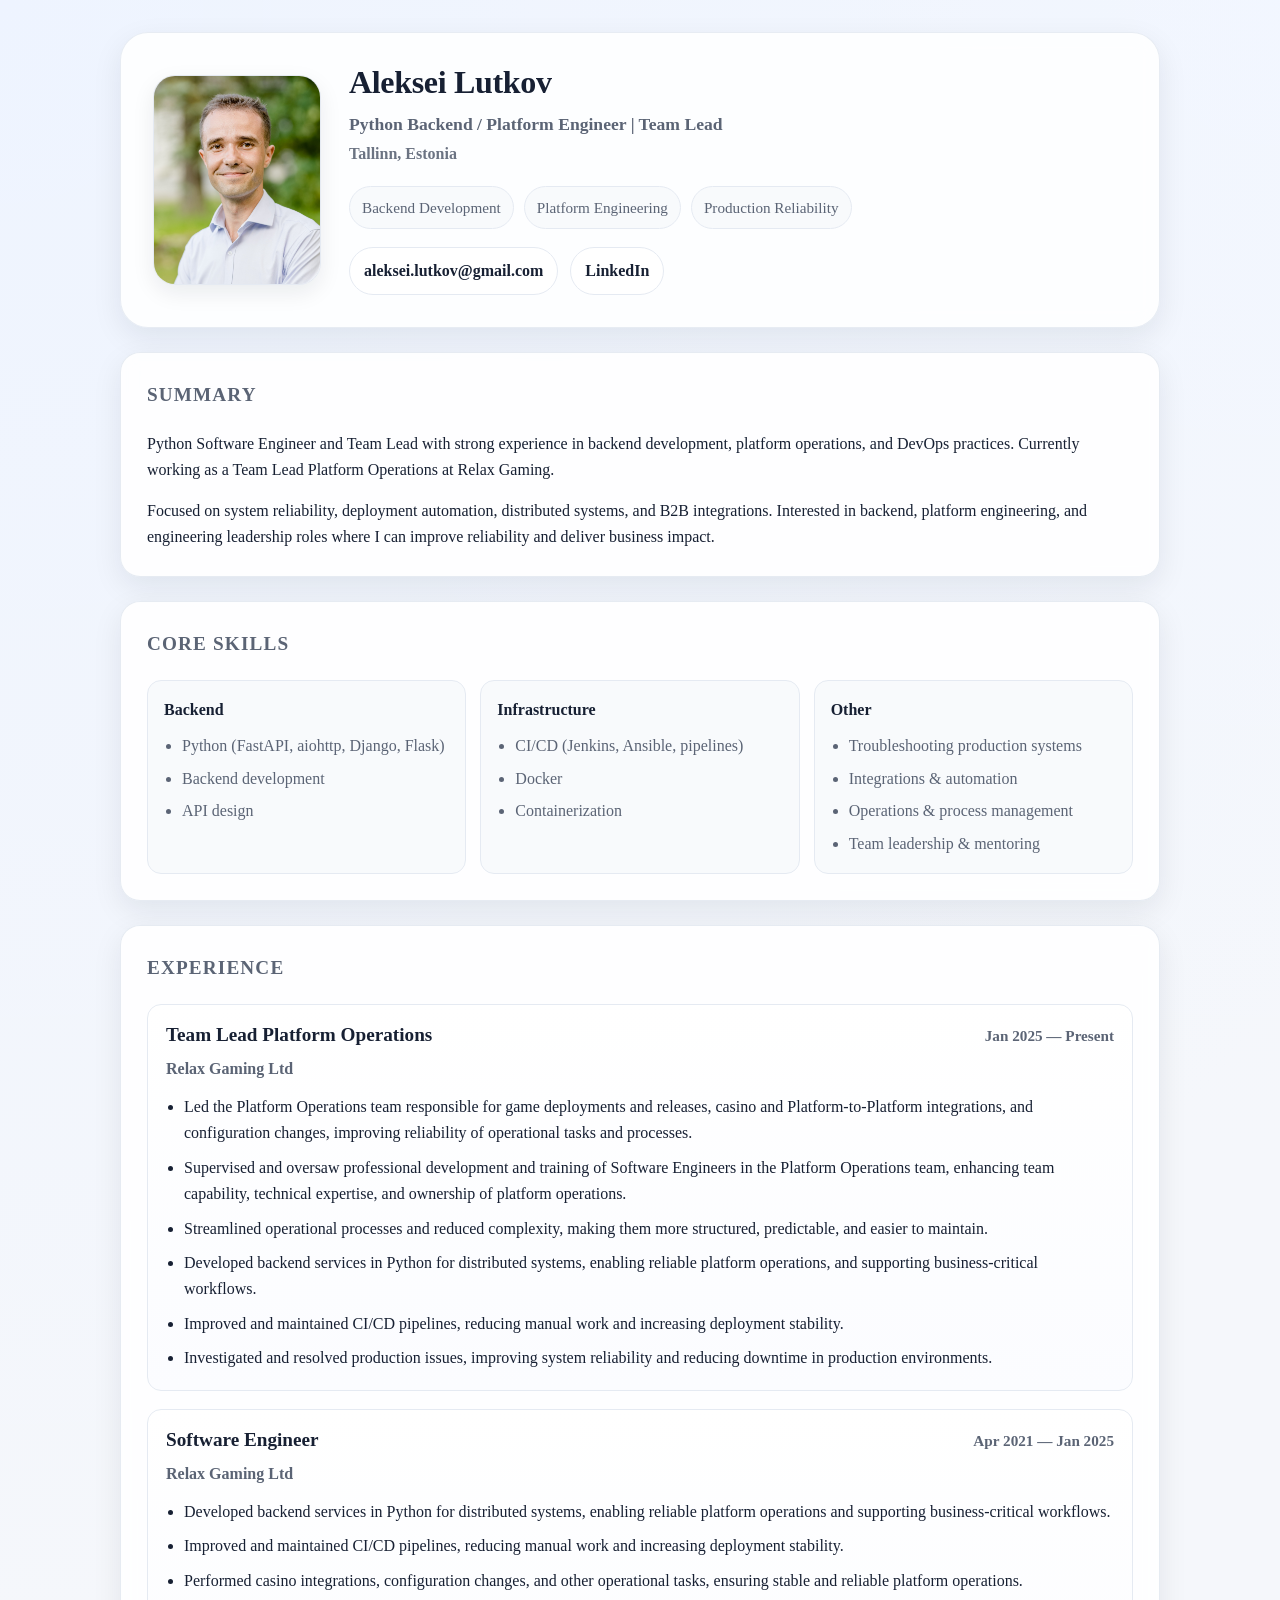
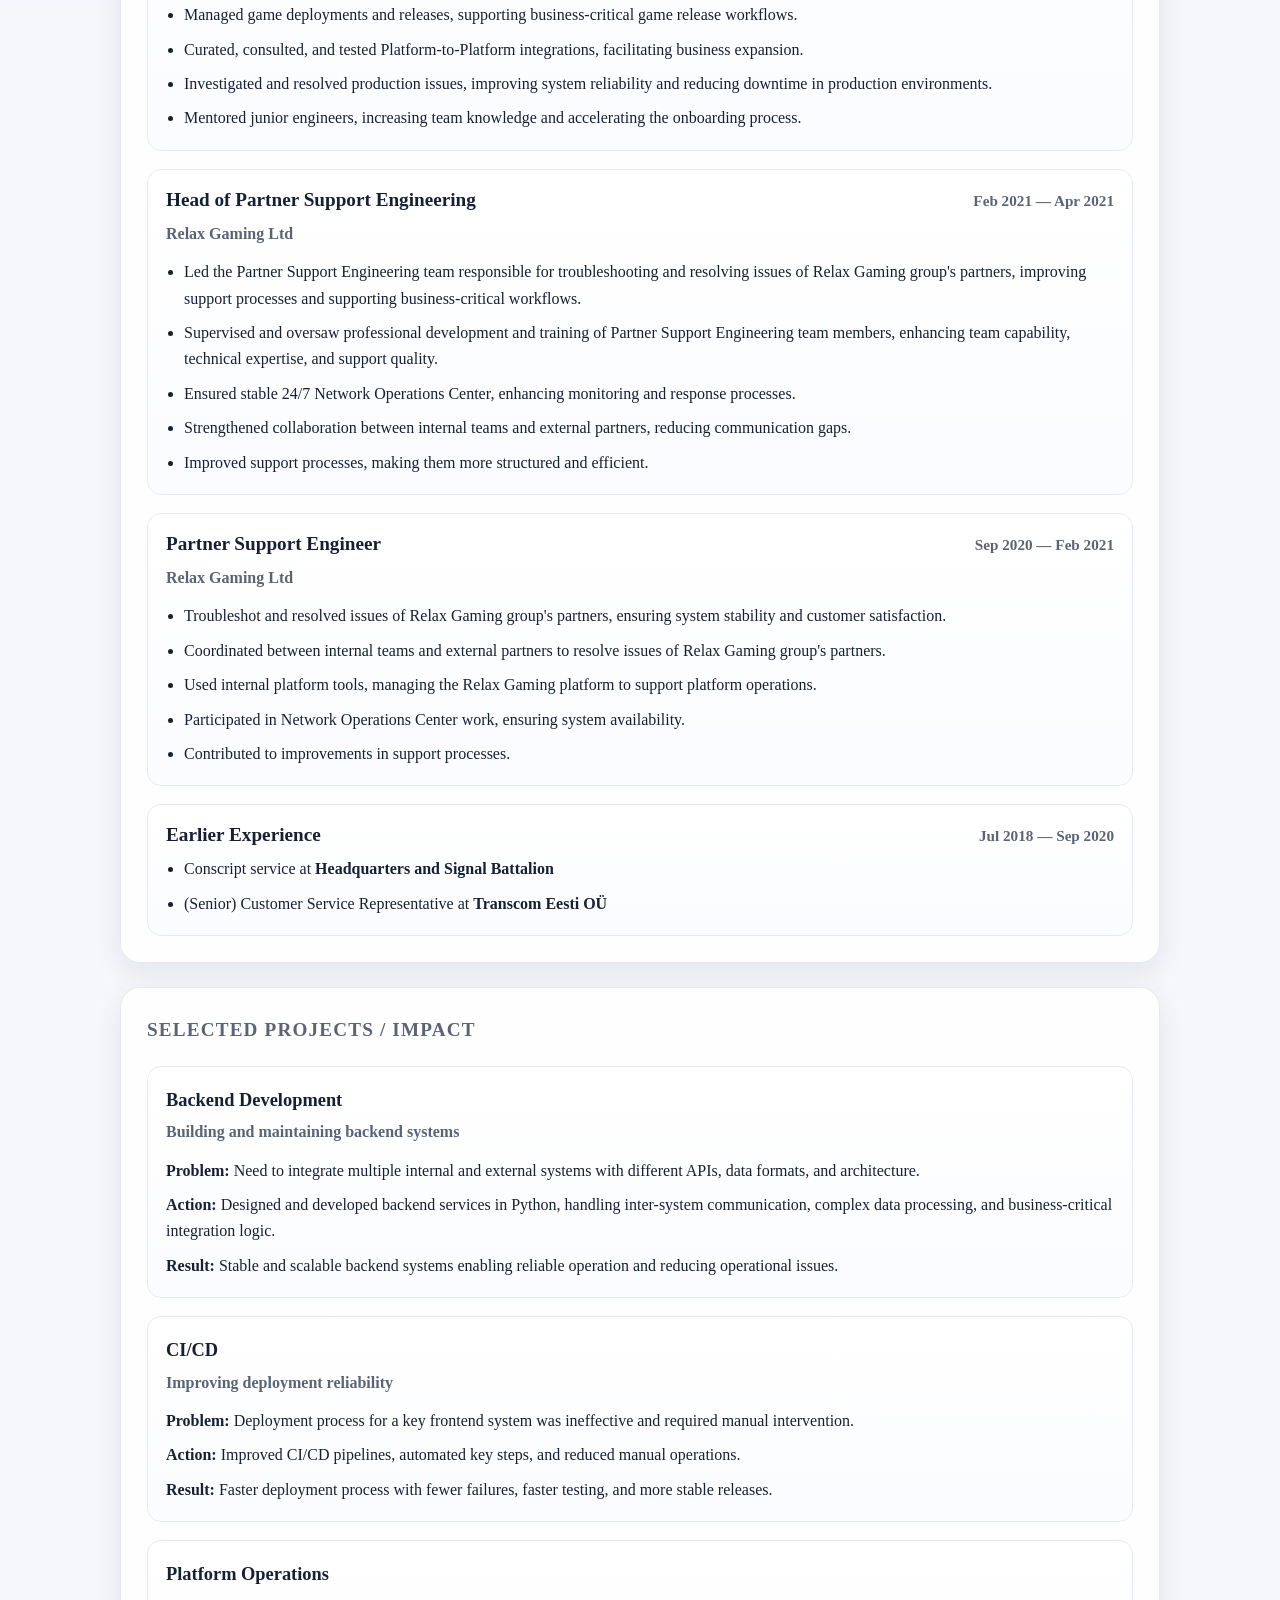
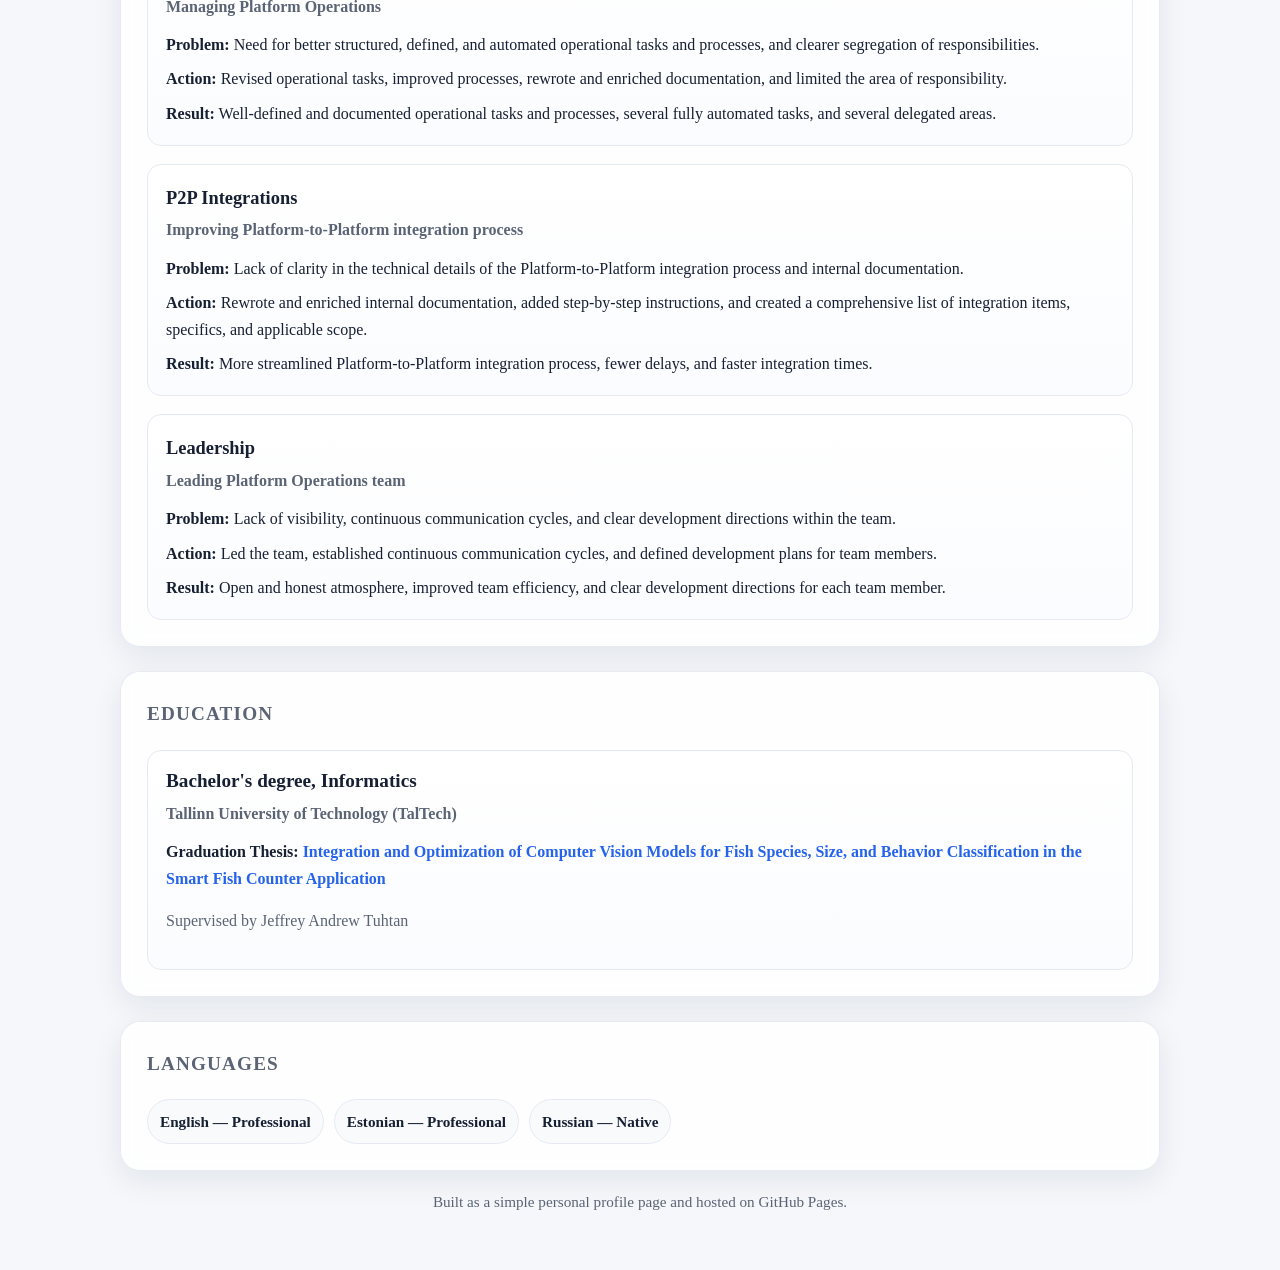
==== commit e6c8df5e: "Minor updates to index.html" ====
--- a/index.html
+++ b/index.html
@@ -220,37 +220,17 @@
           <article class="entry">
             <div class="entry-header">
               <h3 class="entry-title">Bachelor's degree, Informatics</h3>
-              <div class="entry-date">2024 — 2025</div>
-            </div>
-            <p class="entry-subtitle">Tallinn University of Technology</p>
-            <a
+            </div>
+            <p class="entry-subtitle">Tallinn University of Technology (TalTech)</p>
+            <b>Graduation Thesis:</b> <a
               class="thesis-link"
               href="https://digikogu.taltech.ee/en/Download/bf3a9eb3-bd06-40d9-ba47-0b4a0e527f3c"
               target="_blank"
               rel="noopener noreferrer"
             >
-              Integration and Optimization of Computer Vision Models for Fish Species,
-              <span class="thesis-break">Size, and Behavior Classification in the Smart Fish Counter Application</span>
+              Integration and Optimization of Computer Vision Models for Fish Species, Size, and Behavior Classification in the Smart Fish Counter Application</span>
             </a>
             <p class="muted">Supervised by Jeffrey Andrew Tuhtan</p>
-          </article>
-
-          <article class="entry">
-            <div class="entry-header">
-              <h3 class="entry-title">Bachelor's degree, Informatics</h3>
-              <div class="entry-date">2015 — 2018</div>
-            </div>
-            <p class="entry-subtitle">Tallinn University of Technology</p>
-            <p class="muted">Incomplete studies</p>
-          </article>
-
-          <article class="entry">
-            <div class="entry-header">
-              <h3 class="entry-title">General secondary education</h3>
-              <div class="entry-date">2012 — 2015</div>
-            </div>
-            <p class="entry-subtitle">Sillamäe Gümnaasium</p>
-            <p class="muted">Graduated with a gold medal</p>
           </article>
         </div>
       </section>
--- a/styles.css
+++ b/styles.css
@@ -354,7 +354,7 @@
 }
 
 .thesis-link {
-  display: inline-block;
+  display: inline;
   margin-top: 8px;
   font-weight: 600;
 }
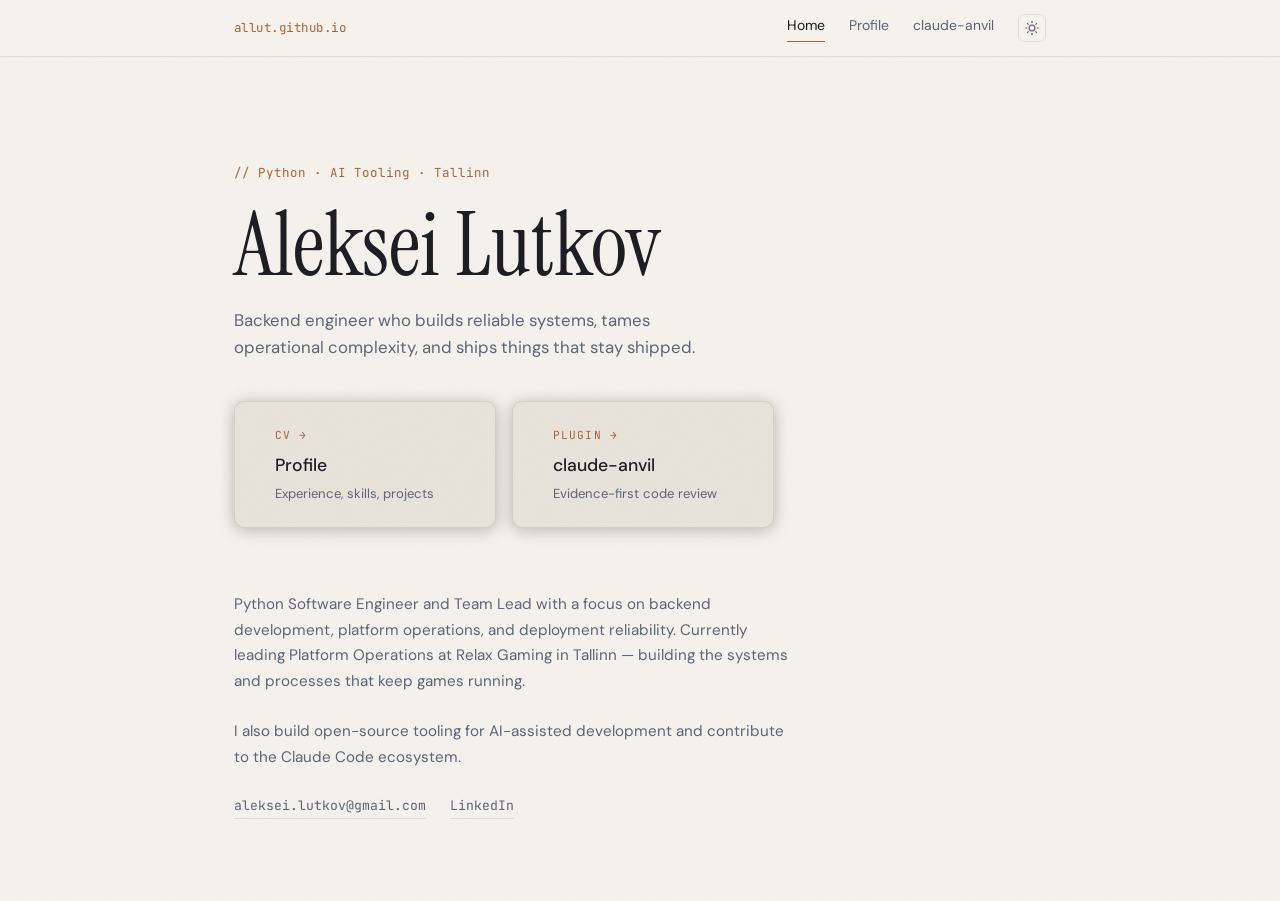
==== commit 92c64817: "Full rework of allut.github.io" ====
--- a/index.html
+++ b/index.html
@@ -1,291 +1,68 @@
-<!DOCTYPE html>
-<html lang="en">
-<head>
-  <meta charset="utf-8" />
-  <meta name="viewport" content="width=device-width, initial-scale=1" />
-  <title>Aleksei Lutkov | Python Backend / Platform Engineer</title>
-  <meta
-    name="description"
-    content="Aleksei Lutkov | Python Backend / Platform Engineer and Team Lead based in Tallinn, Estonia"
-  />
-  <link rel="stylesheet" href="styles.css" />
-</head>
-<body>
-  <main class="page">
-    <header class="hero">
-      <div class="hero-photo">
-        <img src="portrait.jpg" alt="Portrait of Aleksei Lutkov" />
-      </div>
-
-      <div class="hero-content">
-        <h1>Aleksei Lutkov</h1>
-        <p class="hero-subtitle">Python Backend / Platform Engineer | Team Lead</p>
-        <p class="hero-subtitle">Tallinn, Estonia</p>
-
-        <ul class="hero-meta">
-          <li>Backend Development</li>
-          <li>Platform Engineering</li>
-          <li>Production Reliability</li>
-        </ul>
-
-        <div class="hero-links">
-          <a class="hero-link" href="mailto:aleksei.lutkov@gmail.com">aleksei.lutkov@gmail.com</a>
-          <a
-            class="hero-link"
-            href="https://www.linkedin.com/in/allut/"
-            target="_blank"
-            rel="noopener noreferrer"
-          >
-            LinkedIn
-          </a>
-        </div>
-      </div>
-    </header>
-
-    <div class="stack">
-      <section class="card summary">
-        <h2 class="section-title">Summary</h2>
-        <p>
-          Python Software Engineer and Team Lead with strong experience in backend development, platform operations, and DevOps practices. Currently working as a Team Lead Platform Operations at Relax Gaming.
-        </p>
-        <p>
-          Focused on system reliability, deployment automation, distributed systems, and B2B integrations. Interested in backend, platform engineering, and engineering leadership roles where I can improve reliability and deliver business impact.
-        </p>
-      </section>
-
-      <section class="card">
-        <h2 class="section-title">Core Skills</h2>
-
-        <div class="skills-grid skills-grid--wide">
-          <div class="skill-group">
-            <h3>Backend</h3>
-            <ul>
-              <li>Python (FastAPI, aiohttp, Django, Flask)</li>
-              <li>Backend development</li>
-              <li>API design</li>
-            </ul>
-          </div>
-
-          <div class="skill-group">
-            <h3>Infrastructure</h3>
-            <ul>
-              <li>CI/CD (Jenkins, Ansible, pipelines)</li>
-              <li>Docker</li>
-              <li>Containerization</li>
-            </ul>
-          </div>
-
-          <div class="skill-group">
-            <h3>Other</h3>
-            <ul>
-              <li>Troubleshooting production systems</li>
-              <li>Integrations & automation</li>
-              <li>Operations & process management</li>
-              <li>Team leadership & mentoring</li>
-            </ul>
-          </div>
-        </div>
-      </section>
-
-      <section class="card">
-        <h2 class="section-title">Experience</h2>
-
-        <div class="experience-list">
-          <article class="entry">
-            <div class="entry-header">
-              <h3 class="entry-title">Team Lead Platform Operations</h3>
-              <div class="entry-date">Jan 2025 — Present</div>
-            </div>
-            <p class="entry-subtitle">Relax Gaming Ltd</p>
-            <ul>
-              <li>Led the Platform Operations team responsible for game deployments and releases, casino and Platform-to-Platform integrations, and configuration changes, improving reliability of operational tasks and processes.</li>
-              <li>Supervised and oversaw professional development and training of Software Engineers in the Platform Operations team, enhancing team capability, technical expertise, and ownership of platform operations.</li>
-              <li>Streamlined operational processes and reduced complexity, making them more structured, predictable, and easier to maintain.</li>
-              <li>Developed backend services in Python for distributed systems, enabling reliable platform operations, and supporting business-critical workflows.</li>
-              <li>Improved and maintained CI/CD pipelines, reducing manual work and increasing deployment stability.</li>
-              <li>Investigated and resolved production issues, improving system reliability and reducing downtime in production environments.</li>
-            </ul>
-          </article>
-
-          <article class="entry">
-            <div class="entry-header">
-              <h3 class="entry-title">Software Engineer</h3>
-              <div class="entry-date">Apr 2021 — Jan 2025</div>
-            </div>
-            <p class="entry-subtitle">Relax Gaming Ltd</p>
-            <ul>
-              <li>Developed backend services in Python for distributed systems, enabling reliable platform operations and supporting business-critical workflows.</li>
-              <li>Improved and maintained CI/CD pipelines, reducing manual work and increasing deployment stability.</li>
-              <li>Performed casino integrations, configuration changes, and other operational tasks, ensuring stable and reliable platform operations.</li>
-              <li>Managed game deployments and releases, supporting business-critical game release workflows.</li>
-              <li>Curated, consulted, and tested Platform-to-Platform integrations, facilitating business expansion.</li>
-              <li>Investigated and resolved production issues, improving system reliability and reducing downtime in production environments.</li>
-              <li>Mentored junior engineers, increasing team knowledge and accelerating the onboarding process.</li>
-            </ul>
-          </article>
-
-          <article class="entry">
-            <div class="entry-header">
-              <h3 class="entry-title">Head of Partner Support Engineering</h3>
-              <div class="entry-date">Feb 2021 — Apr 2021</div>
-            </div>
-            <p class="entry-subtitle">Relax Gaming Ltd</p>
-            <ul>
-              <li>Led the Partner Support Engineering team responsible for troubleshooting and resolving issues of Relax Gaming group's partners, improving support processes and supporting business-critical workflows.</li>
-              <li>Supervised and oversaw professional development and training of Partner Support Engineering team members, enhancing team capability, technical expertise, and support quality.</li>
-              <li>Ensured stable 24/7 Network Operations Center, enhancing monitoring and response processes.</li>
-              <li>Strengthened collaboration between internal teams and external partners, reducing communication gaps.</li>
-              <li>Improved support processes, making them more structured and efficient.</li>
-            </ul>
-          </article>
-
-          <article class="entry">
-            <div class="entry-header">
-              <h3 class="entry-title">Partner Support Engineer</h3>
-              <div class="entry-date">Sep 2020 — Feb 2021</div>
-            </div>
-            <p class="entry-subtitle">Relax Gaming Ltd</p>
-            <ul>
-              <li>Troubleshot and resolved issues of Relax Gaming group's partners, ensuring system stability and customer satisfaction.</li>
-              <li>Coordinated between internal teams and external partners to resolve issues of Relax Gaming group's partners.</li>
-              <li>Used internal platform tools, managing the Relax Gaming platform to support platform operations.</li>
-              <li>Participated in Network Operations Center work, ensuring system availability.</li>
-              <li>Contributed to improvements in support processes.</li>
-            </ul>
-          </article>
-
-          <article class="entry">
-            <div class="entry-header">
-              <h3 class="entry-title">Earlier Experience</h3>
-              <div class="entry-date">Jul 2018 — Sep 2020</div>
-            </div>
-            <ul>
-              <li>Conscript service at <strong>Headquarters and Signal Battalion</strong></li>
-              <li>(Senior) Customer Service Representative at <strong>Transcom Eesti OÜ</strong></li>
-            </ul>
-          </article>
-        </div>
-      </section>
-
-      <section class="card">
-        <h2 class="section-title">Selected Projects / Impact</h2>
-
-        <div class="impact-list">
-          <article class="entry impact-item">
-            <h3>Backend Development</h3>
-            <h4>Building and maintaining backend systems</h4>
-            <p><strong>Problem:</strong> Need to integrate multiple internal and external systems with different APIs, data formats, and architecture.</p>
-            <p><strong>Action:</strong> Designed and developed backend services in Python, handling inter-system communication, complex data processing, and business-critical integration logic.</p>
-            <p><strong>Result:</strong> Stable and scalable backend systems enabling reliable operation and reducing operational issues.</p>
-          </article>
-
-          <article class="entry impact-item">
-            <h3>CI/CD</h3>
-            <h4>Improving deployment reliability</h4>
-            <p><strong>Problem:</strong> Deployment process for a key frontend system was ineffective and required manual intervention.</p>
-            <p><strong>Action:</strong> Improved CI/CD pipelines, automated key steps, and reduced manual operations.</p>
-            <p><strong>Result:</strong> Faster deployment process with fewer failures, faster testing, and more stable releases.</p>
-          </article>
-
-          <article class="entry impact-item">
-            <h3>Platform Operations</h3>
-            <h4>Managing Platform Operations</h4>
-            <p><strong>Problem:</strong> Need for better structured, defined, and automated operational tasks and processes, and clearer segregation of responsibilities.</p>
-            <p><strong>Action:</strong> Revised operational tasks, improved processes, rewrote and enriched documentation, and limited the area of responsibility.</p>
-            <p><strong>Result:</strong> Well-defined and documented operational tasks and processes, several fully automated tasks, and several delegated areas.</p>
-          </article>
-
-          <article class="entry impact-item">
-            <h3>P2P Integrations</h3>
-            <h4>Improving Platform-to-Platform integration process</h4>
-            <p><strong>Problem:</strong> Lack of clarity in the technical details of the Platform-to-Platform integration process and internal documentation.</p>
-            <p><strong>Action:</strong> Rewrote and enriched internal documentation, added step-by-step instructions, and created a comprehensive list of integration items, specifics, and applicable scope.</p>
-            <p><strong>Result:</strong> More streamlined Platform-to-Platform integration process, fewer delays, and faster integration times.</p>
-          </article>
-
-          <article class="entry impact-item">
-            <h3>Leadership</h3>
-            <h4>Leading Platform Operations team</h4>
-            <p><strong>Problem:</strong> Lack of visibility, continuous communication cycles, and clear development directions within the team.</p>
-            <p><strong>Action:</strong> Led the team, established continuous communication cycles, and defined development plans for team members.</p>
-            <p><strong>Result:</strong> Open and honest atmosphere, improved team efficiency, and clear development directions for each team member.</p>
-          </article>
-        </div>
-      </section>
-
-      <section class="card">
-        <h2 class="section-title">Education</h2>
-
-        <div class="education-list">
-          <article class="entry">
-            <div class="entry-header">
-              <h3 class="entry-title">Bachelor's degree, Informatics</h3>
-            </div>
-            <p class="entry-subtitle">Tallinn University of Technology (TalTech)</p>
-            <b>Graduation Thesis:</b> <a
-              class="thesis-link"
-              href="https://digikogu.taltech.ee/en/Download/bf3a9eb3-bd06-40d9-ba47-0b4a0e527f3c"
-              target="_blank"
-              rel="noopener noreferrer"
-            >
-              Integration and Optimization of Computer Vision Models for Fish Species, Size, and Behavior Classification in the Smart Fish Counter Application</span>
-            </a>
-            <p class="muted">Supervised by Jeffrey Andrew Tuhtan</p>
-          </article>
-        </div>
-      </section>
-
-      <!-- <section class="card">
-        <h2 class="section-title">Certificates</h2>
-
-        <ul class="compact-list">
-          <li>
-            <div class="compact-title">
-              <strong>Kubernetes Operators Intermediate</strong>
-              <span>Feb 2024</span>
-            </div>
-            <a href="https://courses.ibmdeveloper.skillsnetwork.site/certificates/0e3f982948ad4c2c8e760a6c1c46f2dd" target="_blank" rel="noopener noreferrer">IBM</a>
-          </li>
-
-          <li>
-            <div class="compact-title">
-              <strong>Getting started with Microservices with Istio and IBM Cloud Kubernetes Service</strong>
-              <span>Jan 2024</span>
-            </div>
-            <a href="https://courses.ibmdeveloper.skillsnetwork.site/certificates/05e82eefe97d45bda8a6a3f5a14470b9" target="_blank" rel="noopener noreferrer">IBM</a>
-          </li>
-
-          <li>
-            <div class="compact-title">
-              <strong>Docker Essentials: A Developer Introduction</strong>
-              <span>Jan 2024</span>
-            </div>
-            <a href="https://courses.ibmdeveloper.skillsnetwork.site/certificates/3961e0ef3847401a911e89838a05d11e" target="_blank" rel="noopener noreferrer">IBM</a>
-          </li>
-
-          <li>
-            <div class="compact-title">
-              <strong>Introduction to Containers, Kubernetes, and OpenShift V2</strong>
-              <span>Jun 2023</span>
-            </div>
-            <a href="https://courses.cognitiveclass.ai/certificates/fe635a13187d4ce8bf2c22aa7ee0bad1" target="_blank" rel="noopener noreferrer">IBM</a>
-          </li>
-        </ul>
-      </section> -->
-
-      <section class="card">
-        <h2 class="section-title">Languages</h2>
-        <ul class="pill-list">
-          <li>English — Professional</li>
-          <li>Estonian — Professional</li>
-          <li>Russian — Native</li>
-        </ul>
-      </section>
-    </div>
-
-    <p class="footer-note">
-      Built as a simple personal profile page and hosted on GitHub Pages.
-    </p>
-  </main>
-</body>
-</html>
+<!DOCTYPE html>
+<html lang="en">
+<head>
+  <meta charset="utf-8" />
+  <meta name="viewport" content="width=device-width, initial-scale=1" />
+  <title>Aleksei Lutkov</title>
+  <meta name="description" content="Aleksei Lutkov — Python Backend / Platform Engineer based in Tallinn, Estonia." />
+  <link rel="preconnect" href="https://fonts.googleapis.com" />
+  <link rel="preconnect" href="https://fonts.gstatic.com" crossorigin />
+  <link rel="stylesheet" href="https://fonts.googleapis.com/css2?family=Instrument+Serif:ital@0;1&family=JetBrains+Mono:wght@400;500&family=DM+Sans:ital,opsz,wght@0,9..40,300;0,9..40,400;0,9..40,500;1,9..40,300&display=swap" />
+  <link rel="icon" type="image/svg+xml" href="favicon.svg" />
+  <link rel="stylesheet" href="styles.css" />
+  <script src="theme.js"></script>
+</head>
+<body>
+
+  <nav class="site-nav">
+    <div class="site-nav__inner">
+      <span class="site-nav__brand">allut.github.io</span>
+      <div class="site-nav__links">
+        <a class="site-nav__link" href="index.html" aria-current="page">Home</a>
+        <a class="site-nav__link" href="cv.html">Profile</a>
+        <a class="site-nav__link" href="claude-anvil.html">claude-anvil</a>
+        <button class="theme-toggle" aria-label="Switch to light theme">
+          <svg class="icon-sun" width="14" height="14" viewBox="0 0 24 24" fill="none" stroke="currentColor" stroke-width="2" stroke-linecap="round" stroke-linejoin="round" aria-hidden="true"><circle cx="12" cy="12" r="5"/><line x1="12" y1="1" x2="12" y2="3"/><line x1="12" y1="21" x2="12" y2="23"/><line x1="4.22" y1="4.22" x2="5.64" y2="5.64"/><line x1="18.36" y1="18.36" x2="19.78" y2="19.78"/><line x1="1" y1="12" x2="3" y2="12"/><line x1="21" y1="12" x2="23" y2="12"/><line x1="4.22" y1="19.78" x2="5.64" y2="18.36"/><line x1="18.36" y1="5.64" x2="19.78" y2="4.22"/></svg>
+          <svg class="icon-moon" width="14" height="14" viewBox="0 0 24 24" fill="none" stroke="currentColor" stroke-width="2" stroke-linecap="round" stroke-linejoin="round" aria-hidden="true"><path d="M21 12.79A9 9 0 1 1 11.21 3 7 7 0 0 0 21 12.79z"/></svg>
+        </button>
+      </div>
+    </div>
+  </nav>
+
+  <main>
+  <section class="hero--landing">
+    <p class="hero__eyebrow">// Python · AI Tooling · Tallinn</p>
+    <h1 class="hero__name">Aleksei Lutkov</h1>
+    <p class="hero__tagline">Backend engineer who builds reliable systems, tames operational complexity, and ships things that stay shipped.</p>
+
+    <div class="hero__nav-cards">
+      <a class="nav-card" href="cv.html">
+        <p class="nav-card__label">cv →</p>
+        <p class="nav-card__title">Profile</p>
+        <p class="nav-card__desc">Experience, skills, projects</p>
+      </a>
+      <a class="nav-card" href="claude-anvil.html">
+        <p class="nav-card__label">plugin →</p>
+        <p class="nav-card__title">claude-anvil</p>
+        <p class="nav-card__desc">Evidence-first code review</p>
+      </a>
+    </div>
+
+    <p class="hero__intro">
+      Python Software Engineer and Team Lead with a focus on backend development, platform operations, and deployment reliability.
+      Currently leading Platform Operations at Relax Gaming in Tallinn — building the systems and processes that keep games running.
+    </p>
+    <p class="hero__intro">
+      I also build open-source tooling for AI-assisted development and contribute to the Claude Code ecosystem.
+    </p>
+
+    <div class="contact-row">
+      <a class="contact-link" href="mailto:aleksei.lutkov@gmail.com">aleksei.lutkov@gmail.com</a>
+      <a class="contact-link" href="https://www.linkedin.com/in/allut/" target="_blank" rel="noopener noreferrer">LinkedIn</a>
+    </div>
+  </section>
+
+  </main>
+
+</body>
+</html>
--- a/styles.css
+++ b/styles.css
@@ -1,453 +1,956 @@
 :root {
-  --bg: #f5f7fb;
-  --surface: #ffffff;
-  --surface-2: #f8fafc;
-  --text: #172033;
-  --muted: #5b6475;
-  --border: #e5eaf2;
-  --accent: #2563eb;
-  --shadow: 0 10px 30px rgba(15, 23, 42, 0.08);
-
-  --radius-lg: 20px;
-  --radius-md: 14px;
-
-  --container: 1040px;
-}
-
-* {
-  box-sizing: border-box;
-}
-
-html {
-  scroll-behavior: smooth;
-}
+  --bg:          #0f1117;
+  --bg-2:        #161b25;
+  --surface:     #1c2230;
+  --surface-2:   #232c3d;
+  --text:        #e8e4dc;
+  --text-dim:    #7a8aa8;
+  --accent:      #c07a40;
+  --accent-glow: rgba(192,122,64,0.12);
+  --border:      rgba(255,255,255,0.07);
+  --border-hover: rgba(255,255,255,0.14);
+  --nav-bg:       rgba(15,17,23,0.85);
+  --shadow-portrait: rgba(0,0,0,0.5);
+
+  --font-display: 'Instrument Serif', Georgia, serif;
+  --font-mono:    'JetBrains Mono', 'Courier New', monospace;
+  --font-body:    'DM Sans', system-ui, sans-serif;
+
+  --radius-sm: 6px;
+  --radius:    10px;
+  --radius-lg: 16px;
+
+  --space-xs: 0.5rem;
+  --space-sm: 1rem;
+  --space-md: 1.5rem;
+  --space-lg: 2.5rem;
+  --space-xl: 4rem;
+}
+
+[data-theme="light"] {
+  --bg:          #f5f2ed;
+  --bg-2:        #ede9e3;
+  --surface:     #e8e3db;
+  --surface-2:   #e0dbd2;
+  --text:        #1a1c22;
+  --text-dim:    #5a6478;
+  --accent:      #a86530;
+  --accent-glow: rgba(168,101,48,0.10);
+  --border:      rgba(0,0,0,0.09);
+  --border-hover: rgba(0,0,0,0.16);
+  --nav-bg:      rgba(245,242,237,0.88);
+  --shadow-portrait: rgba(0,0,0,0.18);
+}
+
+*, *::before, *::after { box-sizing: border-box; margin: 0; padding: 0; }
+html { font-size: 16px; scroll-behavior: smooth; }
 
 body {
-  margin: 0;
-  background:
-    radial-gradient(circle at top left, #eef4ff 0, transparent 35%),
-    radial-gradient(circle at top right, #f3f7ff 0, transparent 25%),
-    var(--bg);
+  background-color: var(--bg);
   color: var(--text);
-  font-family: Georgia, "Times New Roman", serif;
+  font-family: var(--font-body);
   line-height: 1.65;
-  font-size: 16px;
-}
-
-a {
+  min-height: 100vh;
+  -webkit-font-smoothing: antialiased;
+}
+
+body::before {
+  content: '';
+  position: fixed;
+  inset: 0;
+  pointer-events: none;
+  z-index: 1;
+  opacity: 0.035;
+  background-image: url("data:image/svg+xml,%3Csvg viewBox='0 0 256 256' xmlns='http://www.w3.org/2000/svg'%3E%3Cfilter id='noise'%3E%3CfeTurbulence type='fractalNoise' baseFrequency='0.9' numOctaves='4' stitchTiles='stitch'/%3E%3C/filter%3E%3Crect width='100%25' height='100%25' filter='url(%23noise)'/%3E%3C/svg%3E");
+  background-size: 200px;
+}
+
+img { max-width: 100%; display: block; }
+ul { list-style: none; }
+a { color: inherit; text-decoration: none; }
+code { font-family: var(--font-mono); font-size: 0.9em; }
+
+/* ── Navigation ───────────────────────────────────────── */
+
+.site-nav {
+  position: sticky;
+  top: 0;
+  z-index: 100;
+  background: var(--nav-bg);
+  backdrop-filter: blur(12px);
+  -webkit-backdrop-filter: blur(12px);
+  border-bottom: 1px solid var(--border);
+}
+
+.site-nav__inner {
+  max-width: 860px;
+  margin: 0 auto;
+  padding: 0 var(--space-md);
+  display: flex;
+  align-items: center;
+  height: 56px;
+  gap: var(--space-lg);
+}
+
+.site-nav__brand {
+  font-family: var(--font-mono);
+  font-size: 0.78rem;
+  color: var(--accent);
+  letter-spacing: 0.04em;
+  white-space: nowrap;
+}
+
+.site-nav__links {
+  display: flex;
+  gap: var(--space-md);
+  margin-left: auto;
+}
+
+.site-nav__link {
+  font-size: 0.875rem;
+  color: var(--text-dim);
+  padding-bottom: 2px;
+  border-bottom: 1px solid transparent;
+  transition: color 0.15s;
+}
+
+.site-nav__link:hover { color: var(--text); }
+
+.site-nav__link[aria-current="page"] {
+  color: var(--text);
+  border-bottom-color: var(--accent);
+}
+
+/* ── Layout ───────────────────────────────────────────── */
+
+.stack {
+  max-width: 860px;
+  margin: 0 auto;
+  padding: var(--space-md) var(--space-md) var(--space-xl);
+  display: flex;
+  flex-direction: column;
+  gap: var(--space-md);
+}
+
+/* ── Hero — landing (full viewport) ──────────────────── */
+
+.hero--landing {
+  min-height: calc(100vh - 56px);
+  max-width: 860px;
+  margin: 0 auto;
+  padding: var(--space-xl) var(--space-md) var(--space-lg);
+  display: flex;
+  flex-direction: column;
+  justify-content: center;
+}
+
+.hero__eyebrow {
+  font-family: var(--font-mono);
+  font-size: 0.78rem;
+  color: var(--accent);
+  letter-spacing: 0.08em;
+  margin-bottom: var(--space-sm);
+}
+
+.hero__name {
+  font-family: var(--font-display);
+  font-size: clamp(3rem, 8vw, 5.5rem);
+  font-weight: 400;
+  line-height: 1.05;
+  margin-bottom: var(--space-sm);
+}
+
+.hero__tagline {
+  font-size: 1.05rem;
+  color: var(--text-dim);
+  max-width: 480px;
+  margin-bottom: var(--space-lg);
+  line-height: 1.6;
+}
+
+.hero__nav-cards {
+  display: grid;
+  grid-template-columns: repeat(2, 1fr);
+  gap: var(--space-sm);
+  max-width: 540px;
+  margin-bottom: var(--space-xl);
+}
+
+.nav-card {
+  display: block;
+  padding: var(--space-md) var(--space-lg);
+  background: var(--surface);
+  border: 1px solid var(--border);
+  border-radius: var(--radius);
+  box-shadow: 0 2px 16px rgba(0,0,0,0.25);
+  transition: transform 0.18s, border-color 0.18s, box-shadow 0.18s;
+}
+
+.nav-card:hover {
+  transform: translateY(-2px);
+  border-color: var(--border-hover);
+  box-shadow: 0 8px 28px rgba(0,0,0,0.4);
+}
+
+.nav-card__label {
+  font-family: var(--font-mono);
+  font-size: 0.7rem;
+  color: var(--accent);
+  letter-spacing: 0.1em;
+  text-transform: uppercase;
+  margin-bottom: 6px;
+}
+
+.nav-card__title {
+  font-size: 1.1rem;
+  font-weight: 500;
+  color: var(--text);
+  margin-bottom: 4px;
+}
+
+.nav-card__desc {
+  font-size: 0.82rem;
+  color: var(--text-dim);
+  line-height: 1.45;
+}
+
+.hero__intro {
+  font-size: 0.95rem;
+  color: var(--text-dim);
+  max-width: 560px;
+  margin-bottom: var(--space-md);
+  line-height: 1.7;
+}
+
+.contact-row {
+  display: flex;
+  gap: var(--space-md);
+  flex-wrap: wrap;
+}
+
+.contact-link {
+  font-family: var(--font-mono);
+  font-size: 0.82rem;
+  color: var(--text-dim);
+  border-bottom: 1px solid var(--border);
+  padding-bottom: 2px;
+  transition: color 0.15s, border-color 0.15s;
+}
+
+.contact-link:hover {
+  color: var(--accent);
+  border-bottom-color: var(--accent);
+}
+
+/* ── Hero — compact (cv / pages with nav) ────────────── */
+
+.hero--compact {
+  max-width: 860px;
+  margin: 0 auto;
+  padding: var(--space-lg) var(--space-md) var(--space-md);
+}
+
+.hero--compact .hero__inner {
+  display: flex;
+  gap: var(--space-lg);
+  align-items: flex-start;
+}
+
+.hero__photo {
+  width: 96px;
+  height: 96px;
+  border-radius: 50%;
+  overflow: hidden;
+  flex-shrink: 0;
+  border: 2px solid var(--border);
+  box-shadow: 0 4px 20px var(--shadow-portrait);
+}
+
+.hero__photo img {
+  width: 100%;
+  height: 100%;
+  object-fit: cover;
+  object-position: top;
+}
+
+.hero__info { flex: 1; min-width: 0; }
+
+.hero__title {
+  font-family: var(--font-display);
+  font-size: clamp(1.8rem, 4vw, 2.5rem);
+  font-weight: 400;
+  line-height: 1.1;
+  margin-bottom: 6px;
+}
+
+.hero__subtitle {
+  font-size: 0.88rem;
+  color: var(--text-dim);
+  margin-bottom: 2px;
+}
+
+.hero__links {
+  display: flex;
+  flex-wrap: wrap;
+  gap: var(--space-sm);
+  margin-top: var(--space-sm);
+}
+
+.hero__link {
+  font-family: var(--font-mono);
+  font-size: 0.77rem;
+  color: var(--text-dim);
+  border-bottom: 1px solid var(--border);
+  padding-bottom: 1px;
+  transition: color 0.15s, border-color 0.15s;
+}
+
+.hero__link:hover {
+  color: var(--accent);
+  border-bottom-color: var(--accent);
+}
+
+/* ── Hero — anvil plugin page ─────────────────────────── */
+
+.hero--anvil {
+  max-width: 860px;
+  margin: 0 auto;
+  padding: var(--space-xl) var(--space-md) var(--space-lg);
+}
+
+.hero--anvil .plugin-name {
+  font-family: var(--font-mono);
+  font-size: clamp(2.2rem, 6vw, 3.8rem);
+  font-weight: 500;
+  color: var(--accent);
+  line-height: 1;
+  margin-bottom: var(--space-xs);
+}
+
+.hero--anvil .hero__tagline {
+  font-size: 1.2rem;
+  color: var(--text);
+  margin-bottom: var(--space-xs);
+  font-weight: 400;
+}
+
+.hero--anvil .hero__sub {
+  font-size: 0.92rem;
+  color: var(--text-dim);
+  max-width: 500px;
+  margin-bottom: var(--space-md);
+  line-height: 1.6;
+}
+
+.hero__credit {
+  font-size: 0.8rem;
+  color: var(--text-dim);
+  font-style: italic;
+  margin-bottom: var(--space-sm);
+}
+
+.hero__credit a {
   color: var(--accent);
   text-decoration: none;
 }
 
-a:hover {
+.hero__credit a:hover {
   text-decoration: underline;
 }
 
-img {
-  display: block;
+/* ── Cards ────────────────────────────────────────────── */
+
+.card {
+  background: var(--surface);
+  border: 1px solid var(--border);
+  border-radius: var(--radius);
+  padding: var(--space-md) var(--space-lg);
+  box-shadow: 0 2px 12px rgba(0,0,0,0.2);
+}
+
+.section-label {
+  font-family: var(--font-mono);
+  font-size: 0.7rem;
+  color: var(--accent);
+  letter-spacing: 0.1em;
+  text-transform: uppercase;
+  margin-bottom: 4px;
+}
+
+.section-title {
+  font-size: 1.05rem;
+  font-weight: 500;
+  color: var(--text);
+  margin-bottom: var(--space-md);
+  padding-bottom: var(--space-xs);
+  border-bottom: 1px solid var(--border);
+}
+
+/* ── Entry / timeline ─────────────────────────────────── */
+
+.entry {
+  padding: var(--space-sm) 0;
+  border-bottom: 1px solid var(--border);
+}
+
+.entry:last-child { border-bottom: none; padding-bottom: 0; }
+.section-title + .entry,
+.entry:first-child { padding-top: 0; }
+
+.entry-header {
+  display: flex;
+  justify-content: space-between;
+  align-items: baseline;
+  flex-wrap: wrap;
+  gap: var(--space-xs);
+  margin-bottom: 4px;
+}
+
+.entry-title {
+  font-size: 0.95rem;
+  font-weight: 500;
+  color: var(--text);
+}
+
+.entry-date {
+  font-family: var(--font-mono);
+  font-size: 0.73rem;
+  color: var(--accent);
+  white-space: nowrap;
+  flex-shrink: 0;
+}
+
+.entry-subtitle {
+  font-size: 0.855rem;
+  color: var(--text-dim);
+  margin-bottom: var(--space-xs);
+}
+
+.entry ul {
+  margin-top: var(--space-xs);
+  padding-left: var(--space-md);
+  list-style: disc;
+}
+
+.entry ul li {
+  font-size: 0.855rem;
+  color: var(--text-dim);
+  margin-bottom: 3px;
+  line-height: 1.55;
+}
+
+/* ── Skills grid ──────────────────────────────────────── */
+
+.skills-grid {
+  display: grid;
+  grid-template-columns: repeat(3, 1fr);
+  gap: var(--space-md);
+}
+
+.skill-group h3 {
+  font-family: var(--font-mono);
+  font-size: 0.72rem;
+  color: var(--accent);
+  letter-spacing: 0.08em;
+  text-transform: uppercase;
+  margin-bottom: var(--space-xs);
+}
+
+.skill-group ul { padding-left: 0; list-style: none; }
+
+.skill-group li {
+  font-size: 0.855rem;
+  color: var(--text-dim);
+  padding: 4px 0;
+  border-bottom: 1px solid var(--border);
+}
+
+.skill-group li:last-child { border-bottom: none; }
+
+/* ── Impact grid ──────────────────────────────────────── */
+
+.impact-grid {
+  display: grid;
+  grid-template-columns: repeat(auto-fill, minmax(240px, 1fr));
+  gap: var(--space-sm);
+}
+
+.impact-item {
+  background: var(--bg-2);
+  border: 1px solid var(--border);
+  border-radius: var(--radius-sm);
+  padding: var(--space-sm);
+}
+
+.impact-item h3 {
+  font-family: var(--font-mono);
+  font-size: 0.7rem;
+  color: var(--accent);
+  letter-spacing: 0.08em;
+  text-transform: uppercase;
+  margin-bottom: 4px;
+}
+
+.impact-item h4 {
+  font-size: 0.875rem;
+  font-weight: 500;
+  color: var(--text);
+  margin-bottom: var(--space-xs);
+}
+
+.impact-item p {
+  font-size: 0.82rem;
+  color: var(--text-dim);
+  line-height: 1.5;
+  margin-bottom: 3px;
+}
+
+.impact-item p strong { color: var(--text); }
+
+/* ── Problem / offers / steps grids ──────────────────── */
+
+.problem-grid {
+  display: grid;
+  grid-template-columns: repeat(auto-fill, minmax(220px, 1fr));
+  gap: var(--space-sm);
+}
+
+.problem-grid article {
+  background: var(--bg-2);
+  border: 1px solid var(--border);
+  border-radius: var(--radius-sm);
+  padding: var(--space-sm);
+}
+
+.problem-grid .entry-title { font-size: 0.875rem; margin-bottom: 5px; }
+
+.offers-grid {
+  display: grid;
+  grid-template-columns: repeat(2, 1fr);
+  gap: var(--space-md);
+}
+
+.offer-card {
+  background: var(--bg-2);
+  border: 1px solid var(--border);
+  border-radius: var(--radius-sm);
+  padding: var(--space-sm);
+}
+
+.offer-card .entry-title { font-size: 0.9rem; margin-bottom: 6px; }
+.offer-card .entry-subtitle { font-size: 0.82rem; margin-bottom: var(--space-xs); }
+
+.offer-card ul {
+  padding-left: var(--space-md);
+  list-style: disc;
+}
+
+.offer-card ul li {
+  font-size: 0.835rem;
+  color: var(--text-dim);
+  margin-bottom: 3px;
+  line-height: 1.5;
+}
+
+.compact-steps {
+  display: grid;
+  grid-template-columns: repeat(3, 1fr);
+  gap: var(--space-md);
+}
+
+.compact-steps article {
+  background: var(--bg-2);
+  border: 1px solid var(--border);
+  border-radius: var(--radius-sm);
+  padding: var(--space-sm);
+}
+
+.compact-steps .entry-title { font-size: 0.875rem; margin-bottom: 5px; }
+
+/* ── Pill list ────────────────────────────────────────── */
+
+.pill-list {
+  display: flex;
+  flex-wrap: wrap;
+  gap: 8px;
+  list-style: none;
+  padding: 0;
+}
+
+.pill-list li {
+  font-family: var(--font-mono);
+  font-size: 0.77rem;
+  color: var(--text-dim);
+  background: var(--bg-2);
+  border: 1px solid var(--border);
+  border-radius: 100px;
+  padding: 4px 12px;
+}
+
+/* ── Terminal box ─────────────────────────────────────── */
+
+.terminal-box {
+  display: inline-flex;
+  align-items: center;
+  gap: var(--space-sm);
+  background: var(--bg);
+  border: 1px solid var(--border);
+  border-radius: var(--radius-sm);
+  padding: 10px var(--space-md);
+  font-family: var(--font-mono);
+  font-size: 0.875rem;
+  overflow-x: auto;
   max-width: 100%;
 }
 
-.page {
-  width: min(var(--container), calc(100% - 32px));
-  margin: 32px auto 56px;
-}
+.terminal-box__prompt { color: var(--accent); user-select: none; }
+.terminal-box__cmd { color: var(--text); white-space: nowrap; }
+
+.terminal-box--multi {
+  display: flex;
+  flex-direction: column;
+  align-items: stretch;
+  width: 100%;
+  gap: 0;
+}
+
+.terminal-box--block {
+  display: flex;
+  width: 100%;
+}
+
+.terminal-box__line {
+  display: flex;
+  align-items: center;
+  gap: var(--space-sm);
+  padding: 6px 0;
+}
+
+.terminal-box__line:not(:last-child) {
+  border-bottom: 1px solid var(--border);
+}
+
+.terminal-box--block .terminal-box__cmd,
+.terminal-box__line .terminal-box__cmd {
+  flex: 1;
+}
+
+.terminal-box__copy {
+  margin-left: auto;
+  background: none;
+  border: 1px solid var(--border);
+  border-radius: 4px;
+  color: var(--text-dim);
+  font-family: var(--font-mono);
+  font-size: 0.68rem;
+  padding: 2px 7px;
+  cursor: pointer;
+  flex-shrink: 0;
+  transition: color 0.15s, border-color 0.15s;
+  letter-spacing: 0.04em;
+}
+
+.terminal-box__copy:hover {
+  color: var(--accent);
+  border-color: rgba(192,122,64,0.4);
+}
+
+.terminal-box__copy.copied {
+  color: #34d399;
+  border-color: rgba(52,211,153,0.3);
+}
+
+/* ── Feature rows (anvil page) ────────────────────────── */
+
+.feature-row {
+  display: flex;
+  gap: var(--space-md);
+  align-items: flex-start;
+  padding: var(--space-sm) 0;
+  border-bottom: 1px solid var(--border);
+}
+
+.section-title + .feature-row,
+.feature-row:first-child { padding-top: 0; }
+.feature-row:last-child { border-bottom: none; }
+
+.feature-row__tag {
+  font-family: var(--font-mono);
+  font-size: 0.68rem;
+  color: var(--accent);
+  background: var(--accent-glow);
+  border: 1px solid rgba(192,122,64,0.2);
+  border-radius: var(--radius-sm);
+  padding: 4px 9px;
+  white-space: nowrap;
+  flex-shrink: 0;
+  margin-top: 2px;
+  letter-spacing: 0.04em;
+  min-width: 6.5rem;
+  text-align: center;
+}
+
+.feature-row h3 {
+  font-size: 0.95rem;
+  font-weight: 500;
+  color: var(--text);
+  margin-bottom: 3px;
+}
+
+.feature-row p {
+  font-size: 0.84rem;
+  color: var(--text-dim);
+  line-height: 1.5;
+}
+
+/* ── Evidence table ───────────────────────────────────── */
+
+.evidence-table-wrap { overflow-x: auto; }
+
+.evidence-table {
+  width: 100%;
+  border-collapse: collapse;
+  font-family: var(--font-mono);
+  font-size: 0.77rem;
+}
+
+.evidence-table th {
+  text-align: left;
+  color: var(--accent);
+  letter-spacing: 0.06em;
+  text-transform: uppercase;
+  padding: 8px 12px;
+  border-bottom: 1px solid var(--border);
+  font-weight: 500;
+  white-space: nowrap;
+}
+
+.evidence-table td {
+  padding: 8px 12px;
+  color: var(--text-dim);
+  border-bottom: 1px solid var(--border);
+  vertical-align: top;
+}
+
+.evidence-table tr:last-child td { border-bottom: none; }
+
+.badge {
+  display: inline-block;
+  padding: 2px 8px;
+  border-radius: 4px;
+  font-size: 0.69rem;
+  letter-spacing: 0.04em;
+}
+
+.badge--pass {
+  background: rgba(52,211,153,0.1);
+  color: #34d399;
+  border: 1px solid rgba(52,211,153,0.22);
+}
+
+.badge--fail {
+  background: rgba(248,113,113,0.1);
+  color: #f87171;
+  border: 1px solid rgba(248,113,113,0.22);
+}
+
+/* ── CTA card ─────────────────────────────────────────── */
+
+.cta-card {
+  border-color: rgba(192,122,64,0.18);
+}
+
+/* ── Services page — standalone hero ─────────────────── */
 
 .hero {
-  background: rgba(255, 255, 255, 0.85);
-  backdrop-filter: blur(10px);
-  border: 1px solid rgba(229, 234, 242, 0.9);
-  border-radius: 28px;
-  box-shadow: var(--shadow);
-  padding: 32px;
-  display: grid;
-  grid-template-columns: 168px 1fr;
-  gap: 28px;
-  align-items: center;
-  margin-bottom: 24px;
+  display: flex;
+  gap: var(--space-lg);
+  align-items: flex-start;
+  max-width: 860px;
+  margin: 0 auto;
+  padding: var(--space-lg) var(--space-md) var(--space-md);
 }
 
 .hero-photo {
-  width: 168px;
-  aspect-ratio: 4 / 5;
-  border-radius: 22px;
+  width: 88px;
+  height: 88px;
+  border-radius: 50%;
   overflow: hidden;
-  background: var(--surface-2);
-  border: 1px solid var(--border);
-  box-shadow: 0 8px 22px rgba(15, 23, 42, 0.08);
+  flex-shrink: 0;
+  border: 2px solid var(--border);
+  box-shadow: 0 4px 20px var(--shadow-portrait);
 }
 
 .hero-photo img {
   width: 100%;
   height: 100%;
   object-fit: cover;
-  object-position: 50% 20%;
-}
+  object-position: top;
+}
+
+.hero-content { flex: 1; min-width: 0; }
 
 .hero-content h1 {
-  margin: 0;
-  font-size: clamp(1.6rem, 2.5vw, 2.2rem);
+  font-family: var(--font-display);
+  font-size: clamp(1.8rem, 4vw, 2.4rem);
+  font-weight: 400;
   line-height: 1.1;
-  letter-spacing: -0.01em;
+  margin-bottom: 6px;
 }
 
 .hero-subtitle {
-  margin: 10px 0 0;
-  font-size: 1.1rem;
-  color: var(--muted);
-  font-weight: 600;
-}
-
-.hero-subtitle + .hero-subtitle {
-  margin-top: 2px;
-  font-size: 1rem;
-  opacity: 0.9;
+  font-size: 0.88rem;
+  color: var(--text-dim);
+  margin-bottom: 2px;
 }
 
 .hero-meta {
   display: flex;
   flex-wrap: wrap;
-  gap: 10px;
-  margin: 18px 0 0;
-  padding: 0;
-  list-style: none;
-}
-
-.hero-meta li {
-  padding: 8px 12px;
-  border-radius: 999px;
-  background: var(--surface-2);
-  border: 1px solid var(--border);
-  color: var(--muted);
-  font-size: 0.95rem;
-}
-
-.hero-links {
-  display: flex;
-  flex-wrap: wrap;
-  gap: 12px;
-  margin-top: 18px;
-}
-
-.hero-link {
-  display: inline-flex;
-  align-items: center;
-  gap: 8px;
-  padding: 10px 14px;
-  border: 1px solid var(--border);
-  background: var(--surface);
-  border-radius: 999px;
-  color: var(--text);
-  font-weight: 600;
-  transition: 0.2s ease;
-}
-
-.hero-link:hover {
-  text-decoration: none;
-  border-color: var(--accent);
-  color: var(--accent);
-  transform: translateY(-1px);
-}
-
-.stack {
-  display: grid;
-  gap: 24px;
-}
-
-.card {
-  background: rgba(255, 255, 255, 0.88);
-  backdrop-filter: blur(8px);
-  border: 1px solid rgba(229, 234, 242, 0.95);
-  border-radius: var(--radius-lg);
-  box-shadow: var(--shadow);
-  padding: 26px;
-}
-
-.section-title {
-  margin: 0 0 20px;
-  font-size: 1.2rem;
-  letter-spacing: 0.06em;
-  text-transform: uppercase;
-  color: var(--muted);
-  font-weight: 700;
-}
-
-.summary p {
-  margin: 0;
-}
-
-.summary p + p {
-  margin-top: 14px;
-}
-
-.skills-grid {
-  display: grid;
-  grid-template-columns: repeat(3, minmax(0, 1fr));
-  gap: 14px;
-  align-items: stretch;
-}
-
-.skills-grid--wide {
-  align-items: stretch;
-}
-
-.skill-group {
-  height: 100%;
-  display: flex;
-  flex-direction: column;
-  border: 1px solid var(--border);
-  background: var(--surface-2);
-  border-radius: var(--radius-md);
-  padding: 16px;
-}
-
-.skill-group h3 {
-  margin: 0 0 10px;
-  font-size: 1rem;
-}
-
-.skill-group ul {
-  margin: 0;
-  padding-left: 18px;
-  color: var(--muted);
-}
-
-.skill-group li + li {
-  margin-top: 6px;
-}
-
-.experience-list,
-.impact-list,
-.education-list,
-.cert-list,
-.lang-list {
-  display: grid;
-  gap: 18px;
-}
-
-.entry {
-  padding: 18px;
-  border: 1px solid var(--border);
-  border-radius: var(--radius-md);
-  background: linear-gradient(180deg, #ffffff 0%, #fbfcff 100%);
-}
-
-.entry-header {
-  display: flex;
-  justify-content: space-between;
-  gap: 16px;
-  align-items: flex-start;
-  margin-bottom: 8px;
-}
-
-.entry-title {
-  margin: 0;
-  font-size: 1.2rem;
-  line-height: 1.25;
-}
-
-.offer-card .entry-title {
-  margin-bottom: 8px;
-}
-
-.entry-date {
-  white-space: nowrap;
-  color: var(--muted);
-  font-weight: 700;
-  font-size: 0.95rem;
-}
-
-.entry-subtitle {
-  margin: 0 0 12px;
-  color: var(--muted);
-  font-weight: 600;
-}
-
-.entry ul {
-  margin: 0;
-  padding-left: 18px;
-}
-
-.entry li + li {
-  margin-top: 8px;
-}
-
-.impact-item h3 {
-  margin: 0 0 4px;
-  font-size: 1.15rem;
-}
-
-.impact-item h4 {
-  margin: 0 0 12px;
-  color: var(--muted);
-  font-size: 1rem;
-  font-weight: 600;
-}
-
-.impact-item p {
-  margin: 0;
-}
-
-.impact-item p + p {
-  margin-top: 8px;
-}
-
-.impact-item strong {
-  color: var(--text);
-}
-
-.compact-list {
+  gap: 7px;
+  margin-top: var(--space-xs);
   list-style: none;
   padding: 0;
-  margin: 0;
-  display: grid;
-  gap: 12px;
-}
-
-.compact-list li {
-  padding: 14px 16px;
-  border: 1px solid var(--border);
-  border-radius: var(--radius-md);
-  background: var(--surface-2);
-}
-
-.compact-title {
-  display: flex;
-  justify-content: space-between;
-  gap: 12px;
-  align-items: baseline;
-  margin-bottom: 6px;
-}
-
-.compact-title strong {
-  font-size: 1rem;
-}
-
-.compact-title span {
-  color: var(--muted);
-  white-space: nowrap;
-  font-size: 0.92rem;
-  font-weight: 600;
-}
-
-.muted {
-  color: var(--muted);
-}
-
-.pill-list {
+}
+
+.hero-meta li {
+  font-family: var(--font-mono);
+  font-size: 0.72rem;
+  color: var(--text-dim);
+  background: var(--bg-2);
+  border: 1px solid var(--border);
+  border-radius: 100px;
+  padding: 3px 10px;
+}
+
+.hero-links {
   display: flex;
   flex-wrap: wrap;
-  gap: 10px;
+  gap: var(--space-sm);
+  margin-top: var(--space-sm);
+}
+
+.hero-link {
+  font-family: var(--font-mono);
+  font-size: 0.77rem;
+  color: var(--text-dim);
+  border-bottom: 1px solid var(--border);
+  padding-bottom: 1px;
+  transition: color 0.15s, border-color 0.15s;
+}
+
+.hero-link:hover {
+  color: var(--accent);
+  border-bottom-color: var(--accent);
+}
+
+/* ── Misc ─────────────────────────────────────────────── */
+
+.thesis-link {
+  color: var(--text-dim);
+  border-bottom: 1px solid var(--border);
+  font-size: 0.875rem;
+  transition: color 0.15s, border-color 0.15s;
+}
+
+.thesis-link:hover {
+  color: var(--accent);
+  border-bottom-color: var(--accent);
+}
+
+.muted { color: var(--text-dim); font-size: 0.84rem; }
+
+.footer-note {
+  max-width: 860px;
+  margin: 0 auto;
+  border-top: 1px solid var(--border);
+  padding: var(--space-md);
+  text-align: center;
+  font-family: var(--font-mono);
+  font-size: 0.73rem;
+  color: var(--text-dim);
+}
+
+.summary p + p { margin-top: var(--space-xs); }
+
+/* ── Responsive 900px ─────────────────────────────────── */
+
+@media (max-width: 900px) {
+  .skills-grid { grid-template-columns: repeat(2, 1fr); }
+}
+
+/* ── Responsive 720px ─────────────────────────────────── */
+
+@media (max-width: 720px) {
+  .hero--compact .hero__inner,
+  .hero { flex-direction: column; gap: var(--space-sm); }
+
+  .hero__nav-cards { grid-template-columns: 1fr; max-width: 100%; }
+  .skills-grid,
+  .impact-grid,
+  .problem-grid,
+  .offers-grid,
+  .compact-steps { grid-template-columns: 1fr; }
+
+  .site-nav__brand { display: none; }
+  .card { padding: var(--space-sm); }
+}
+
+/* ── Print (CV page) ──────────────────────────────────── */
+
+@media print {
+  body::before { display: none; }
+  .site-nav { display: none; }
+  .card { box-shadow: none; break-inside: avoid; }
+  .hero--compact { padding: 0 0 1rem; }
+  .footer-note { display: none; }
+
+  /* Force readable colours only when printing from dark theme */
+  [data-theme="dark"] body { background: white; color: black; }
+  [data-theme="dark"] .card { background: white; border: 1px solid #ddd; }
+  [data-theme="dark"] .hero__photo { border: 1px solid #ddd; }
+  [data-theme="dark"] .hero__title,
+  [data-theme="dark"] .entry-title,
+  [data-theme="dark"] .section-title { color: black !important; }
+  [data-theme="dark"] .hero__subtitle,
+  [data-theme="dark"] .hero__link,
+  [data-theme="dark"] .entry-subtitle,
+  [data-theme="dark"] .entry ul li,
+  [data-theme="dark"] .impact-item p,
+  [data-theme="dark"] .skill-group li,
+  [data-theme="dark"] .muted { color: #333 !important; }
+  [data-theme="dark"] .skill-group h3,
+  [data-theme="dark"] .impact-item h3,
+  [data-theme="dark"] .entry-date,
+  [data-theme="dark"] .section-label { color: #8b5e30 !important; }
+  [data-theme="dark"] .pill-list li { background: #f5f5f5; border-color: #ddd; color: #333; }
+}
+
+/* ── Theme toggle ─────────────────────────────────────── */
+
+.theme-toggle {
+  display: flex;
+  align-items: center;
+  justify-content: center;
+  width: 28px;
+  height: 28px;
   padding: 0;
-  margin: 0;
-  list-style: none;
-}
-
-.pill-list li {
-  padding: 9px 12px;
-  border-radius: 999px;
-  background: var(--surface-2);
-  border: 1px solid var(--border);
+  background: transparent;
+  border: 1px solid var(--border);
+  border-radius: var(--radius-sm);
+  color: var(--text-dim);
+  cursor: pointer;
+  flex-shrink: 0;
+  transition: border-color 0.15s, color 0.15s;
+}
+
+.theme-toggle:hover {
+  border-color: var(--border-hover);
   color: var(--text);
-  font-weight: 600;
-  font-size: 0.95rem;
-}
-
-.thesis-link {
-  display: inline;
-  margin-top: 8px;
-  font-weight: 600;
-}
-
-.footer-note {
-  margin-top: 18px;
-  color: var(--muted);
-  font-size: 0.95rem;
-  text-align: center;
-}
-
-.thesis-break {
-  display: inline;
-}
-
-.offers-grid {
-  display: grid;
-  grid-template-columns: repeat(2, minmax(0, 1fr));
-  gap: 18px;
-}
-
-.offer-card {
-  height: 100%;
-}
-
-.offer-card ul {
-  margin-top: 12px;
-}
-
-.problem-grid {
-  display: grid;
-  grid-template-columns: repeat(2, minmax(0, 1fr));
-  gap: 18px;
-}
-
-.compact-steps {
-  display: grid;
-  grid-template-columns: repeat(3, minmax(0, 1fr));
-  gap: 18px;
-}
-
-.cta-card p {
-  margin: 0 0 16px;
-}
-
-@media (min-width: 900px) {
-  .thesis-break {
-    display: block;
-  }
-  .offers-grid,
-  .problem-grid,
-  .compact-steps {
-    grid-template-columns: 1fr;
-  }
-}
-
-@media (max-width: 900px) {
-  .layout {
-    grid-template-columns: 1fr;
-  }
-}
-
-@media (max-width: 720px) {
-  .page {
-    width: min(var(--container), calc(100% - 20px));
-    margin: 16px auto 32px;
-  }
-
-  .hero {
-    grid-template-columns: 1fr;
-    padding: 22px;
-  }
-
-  .hero-photo {
-    width: min(220px, 100%);
-  }
-
-  .entry-header,
-  .compact-title {
-    flex-direction: column;
-    align-items: flex-start;
-  }
-
-  .entry-date,
-  .compact-title span {
-    white-space: normal;
-  }
-
-  .card {
-    padding: 20px;
-  }
-
-  .skills-grid {
-    grid-template-columns: 1fr;
-  }
-}
+}
+
+.theme-toggle .icon-sun { display: none; }
+.theme-toggle .icon-moon { display: block; }
+
+[data-theme="light"] .theme-toggle .icon-sun { display: block; }
+[data-theme="light"] .theme-toggle .icon-moon { display: none; }
